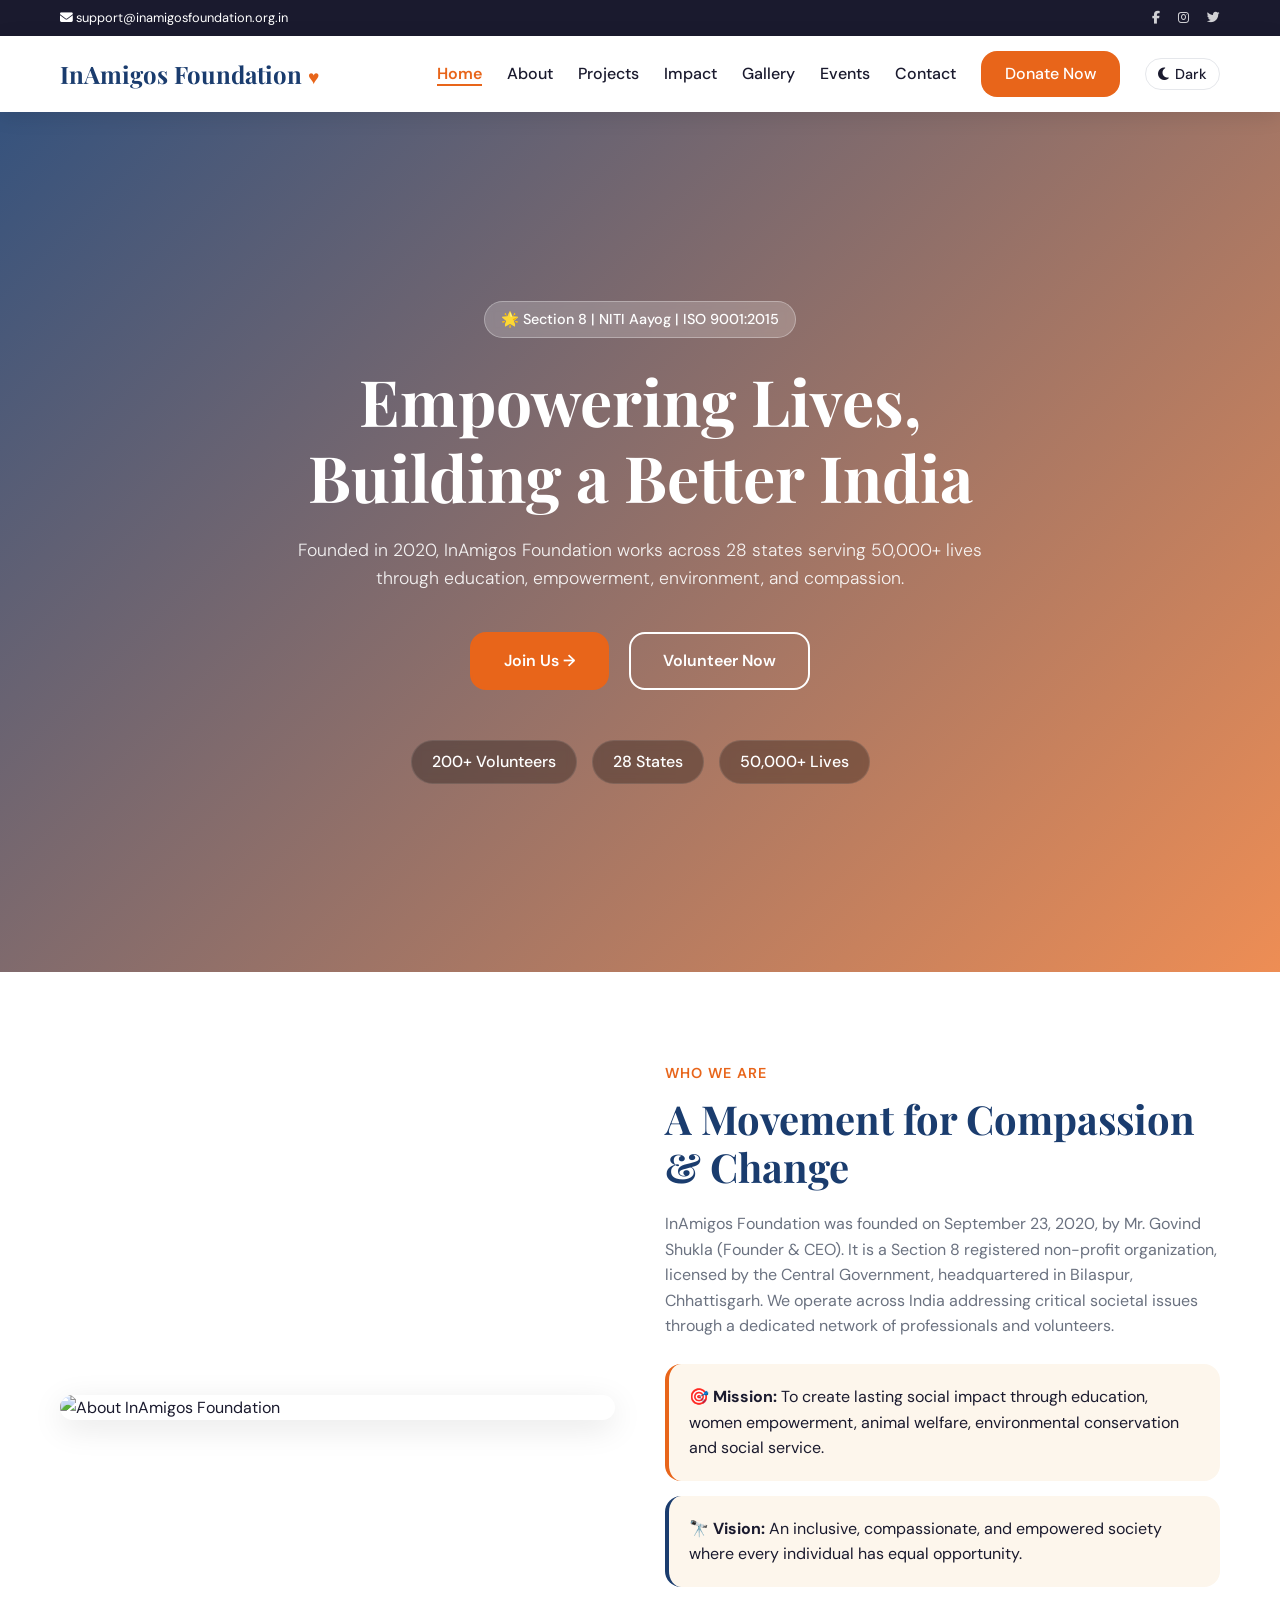
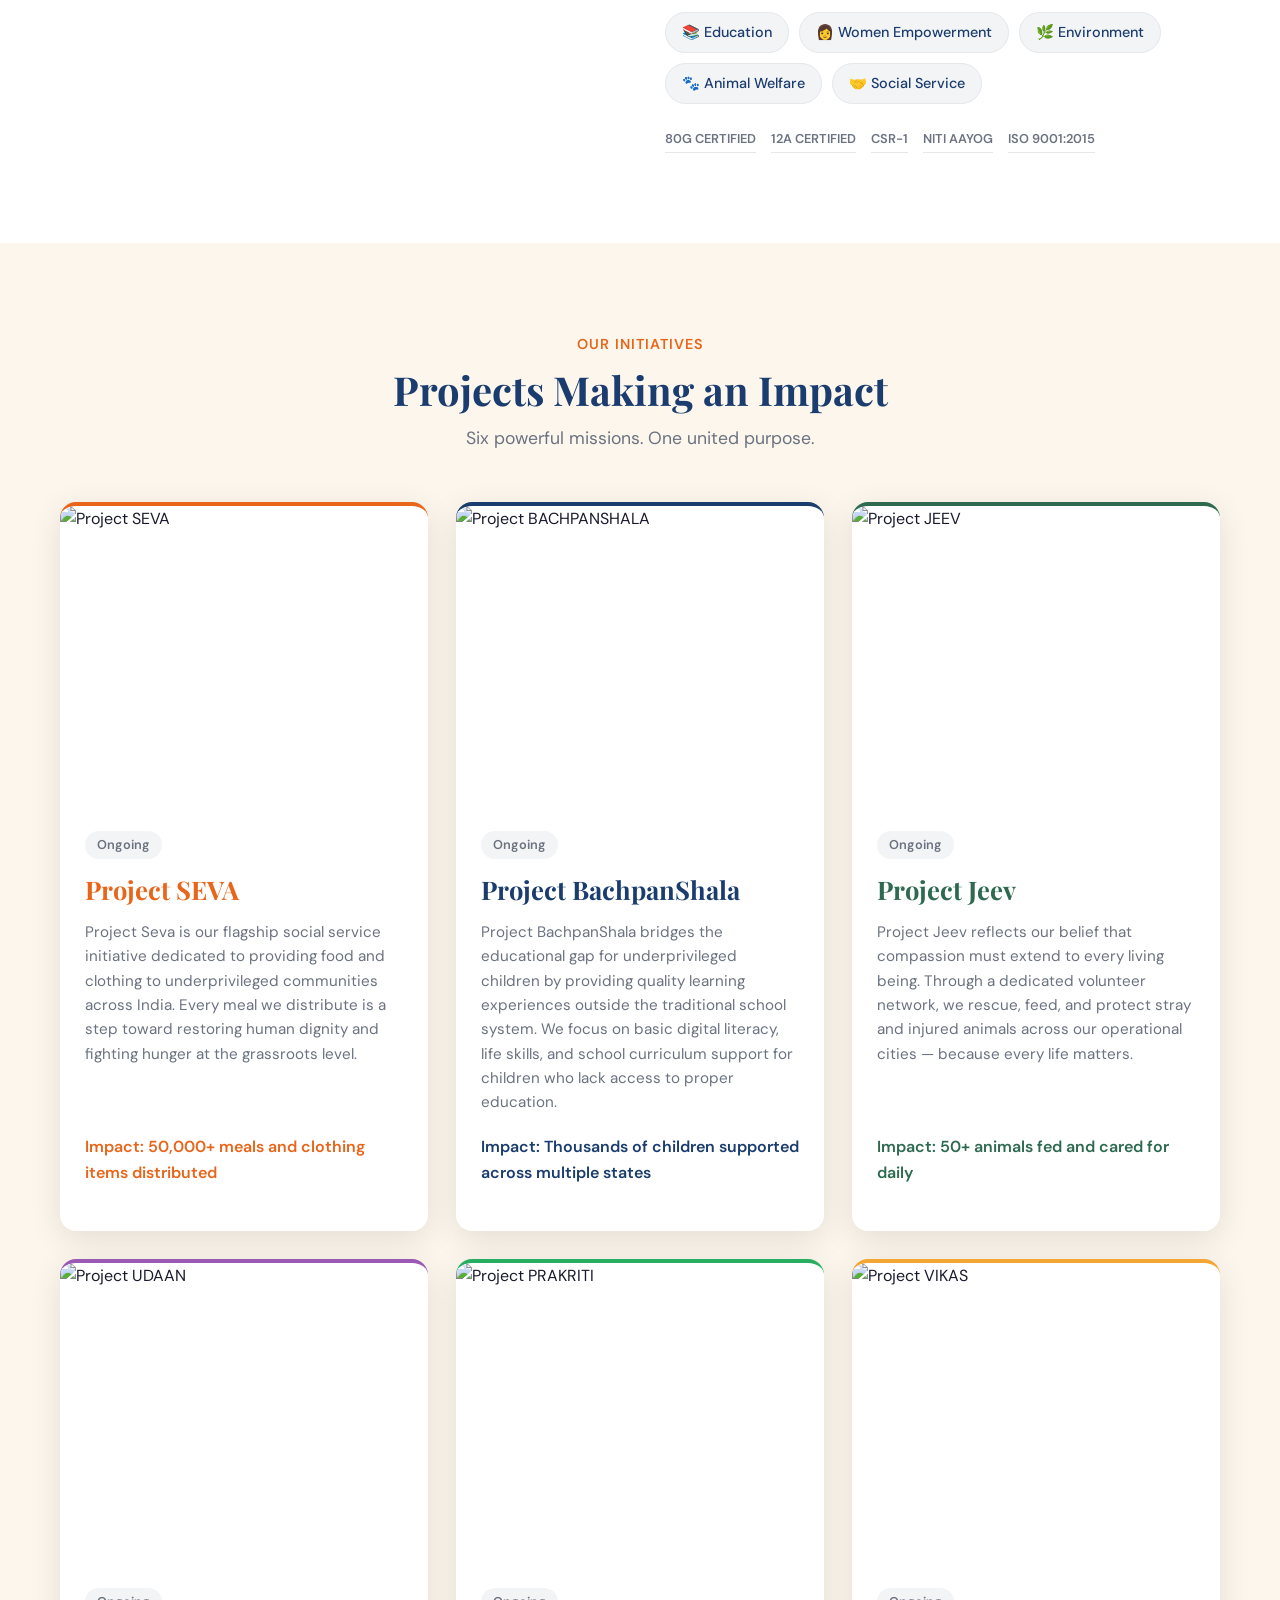
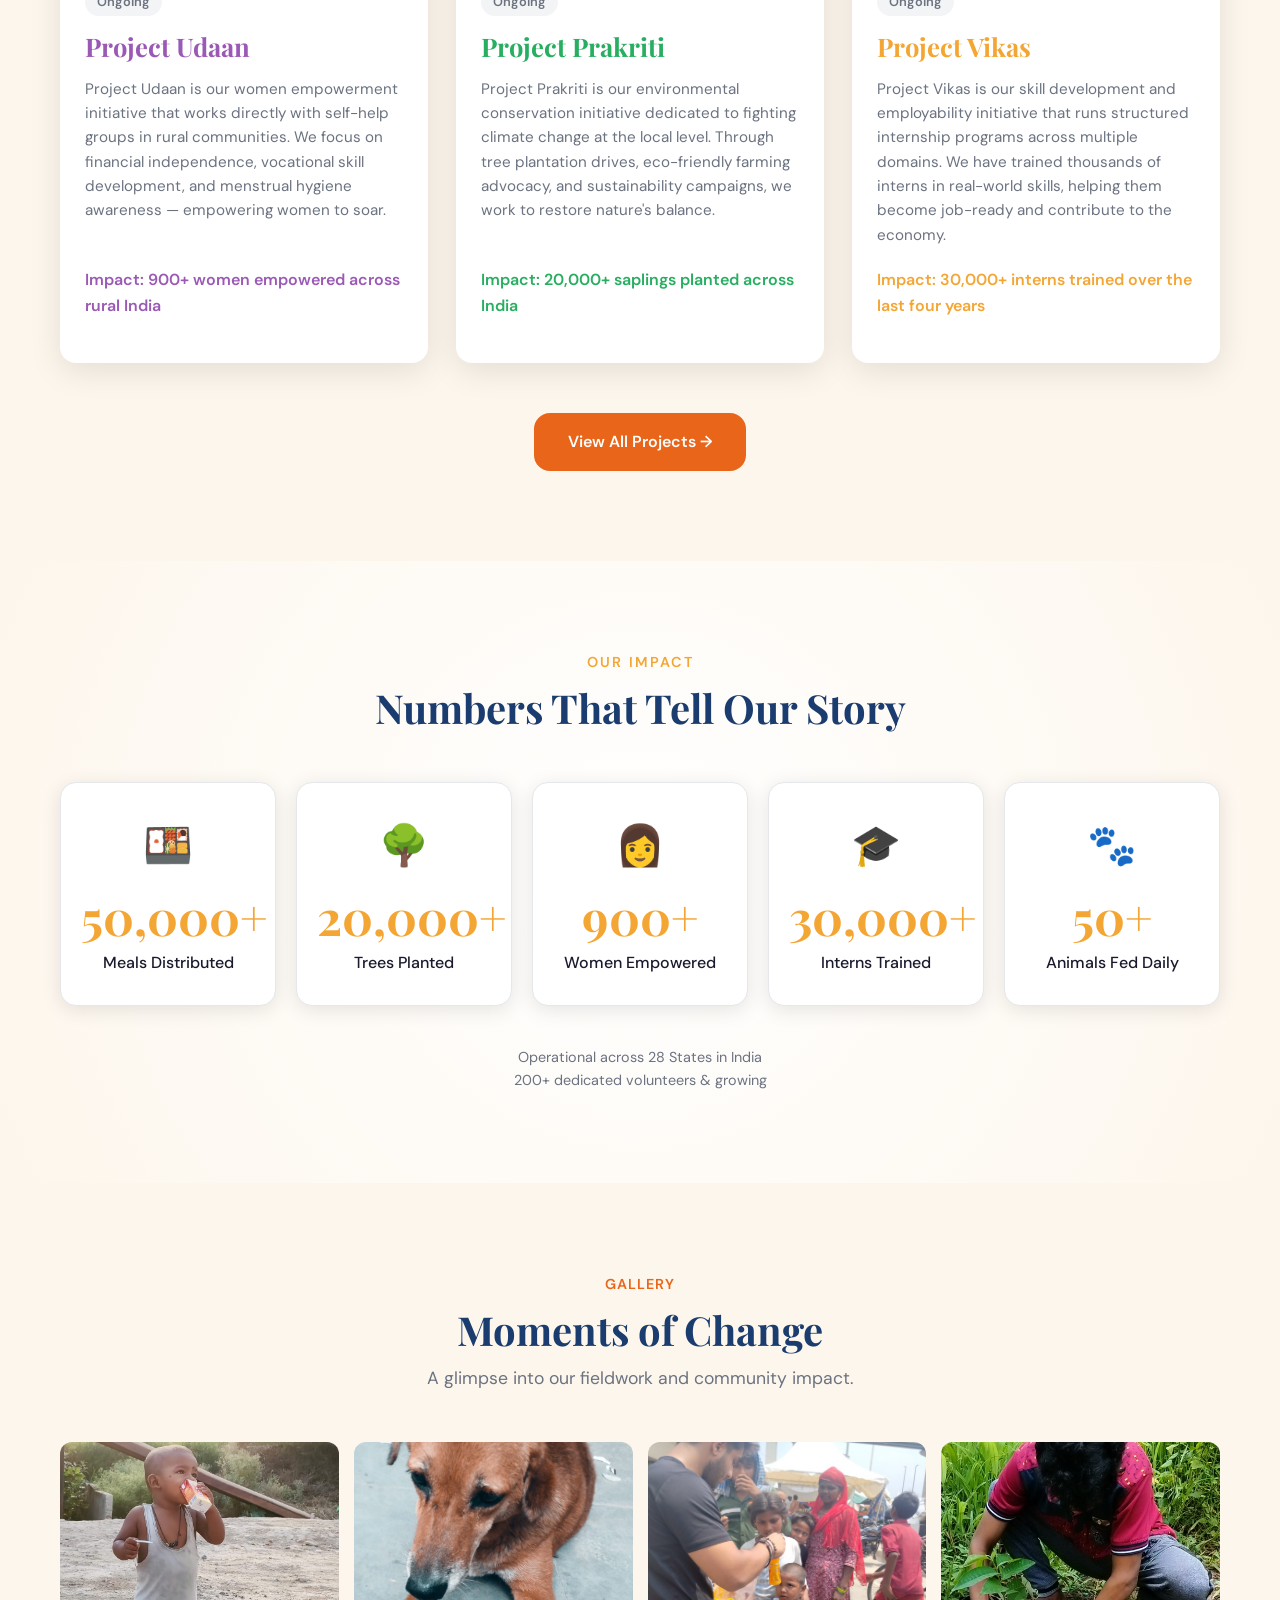
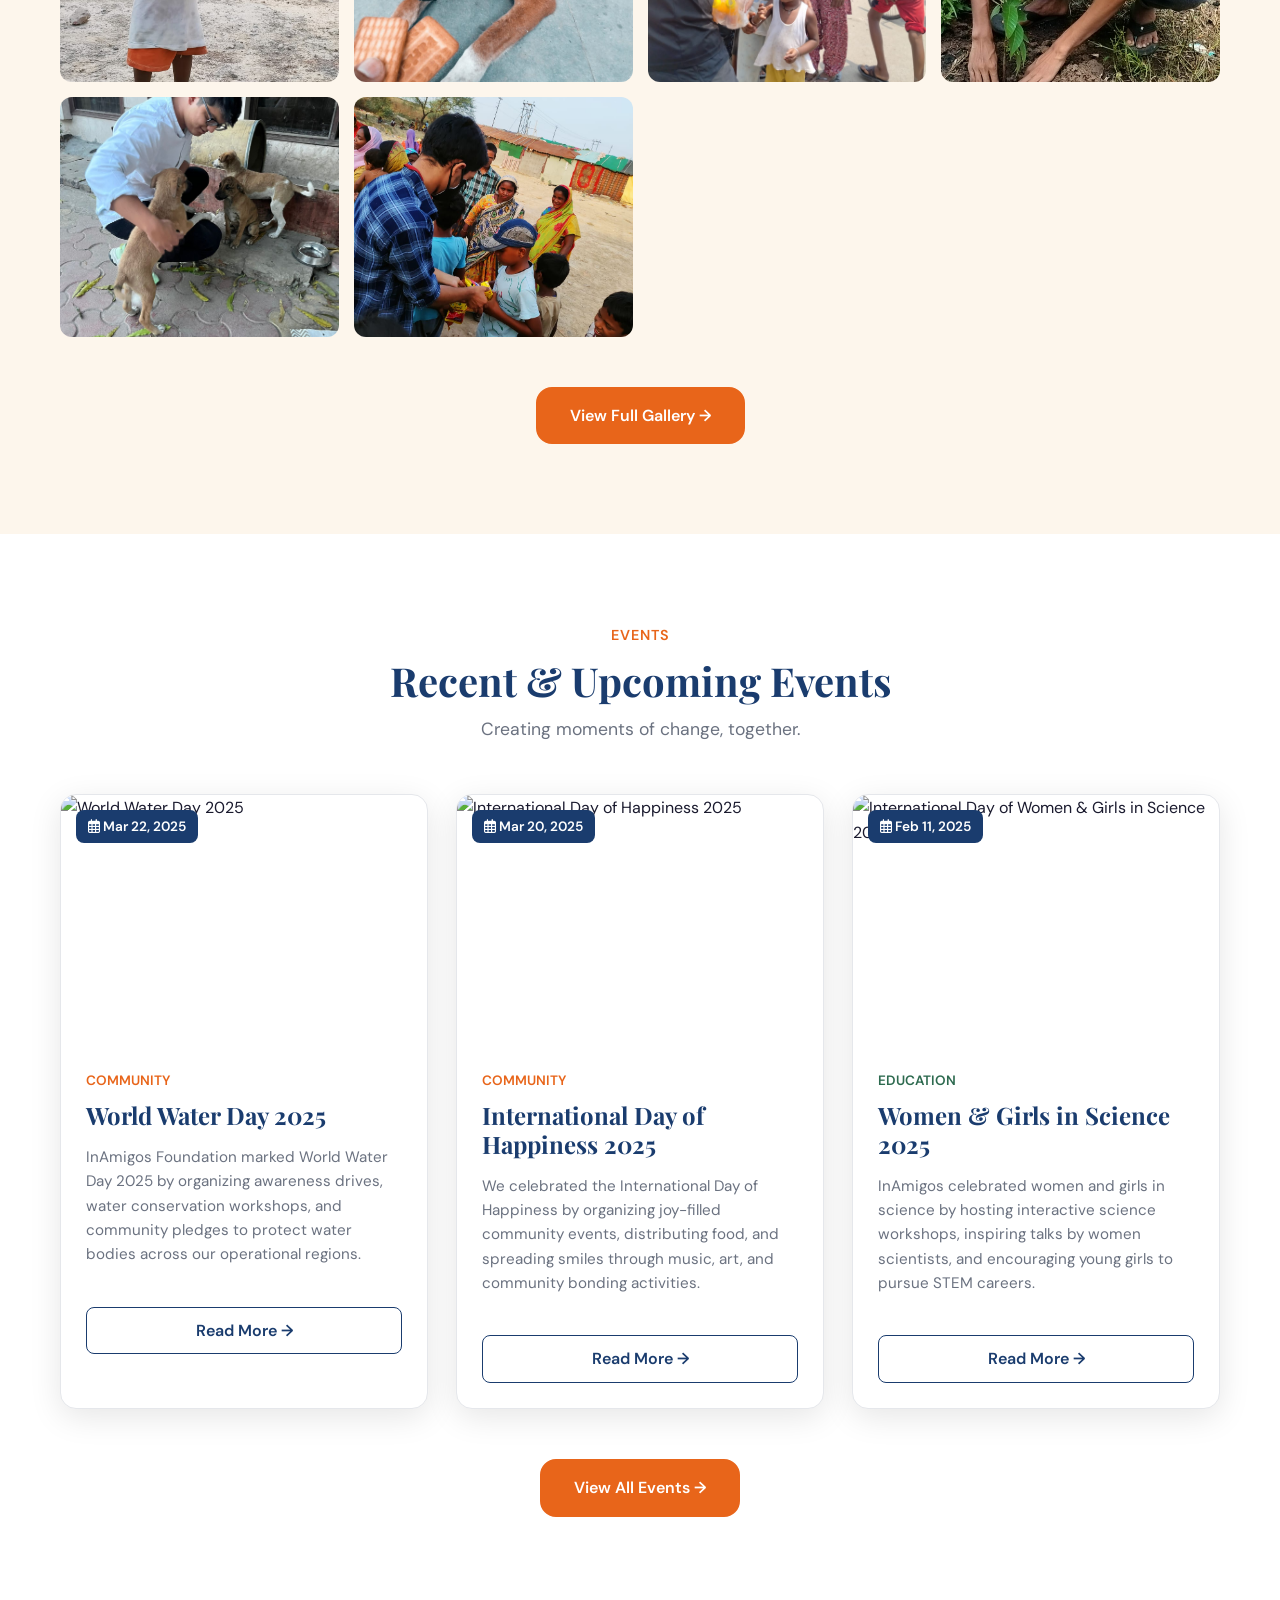
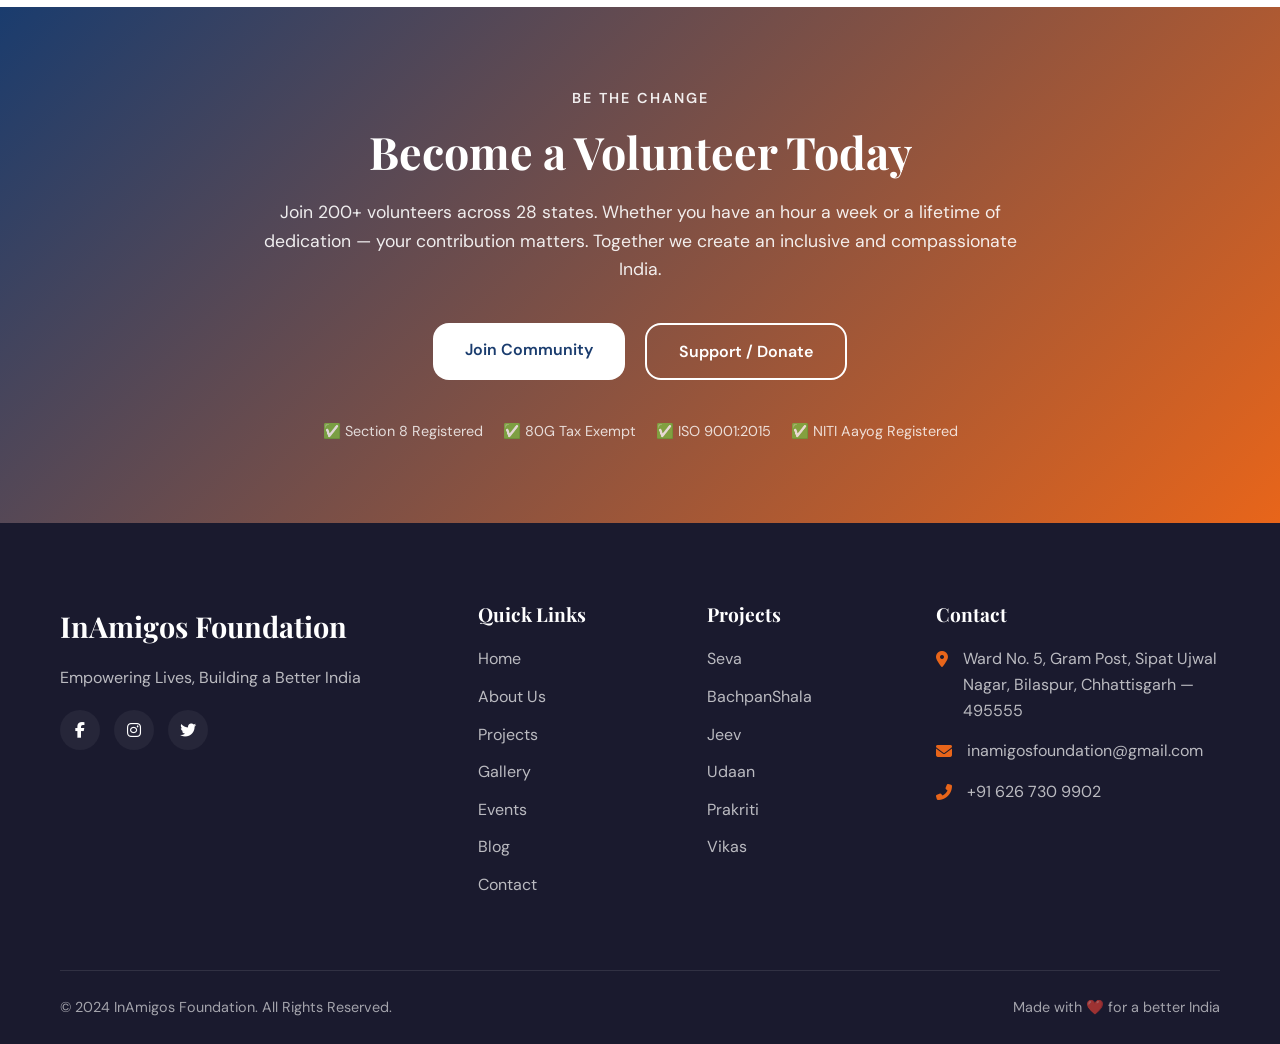
==== index.html @ e7ec9697 "Initial commit: InAmigos Foundation awareness webpage" ====
<!DOCTYPE html>
<html lang="en">
<head>
    <meta charset="UTF-8">
    <meta name="viewport" content="width=device-width, initial-scale=1.0">
    <title>InAmigos Foundation | Empowering Lives</title>
    <meta name="description" content="InAmigos Foundation works across 28 states serving 50,000+ lives through education, empowerment, environment, and compassion.">
    <!-- Google Fonts -->
    <link rel="preconnect" href="https://fonts.googleapis.com">
    <link rel="preconnect" href="https://fonts.gstatic.com" crossorigin>
    <link href="https://fonts.googleapis.com/css2?family=DM+Sans:opsz,wght@9..40,300;9..40,400;9..40,500;9..40,600&family=Playfair+Display:wght@700;900&display=swap" rel="stylesheet">
    <link rel="stylesheet" href="style.css">
    <!-- FontAwesome for icons -->
    <link rel="stylesheet" href="https://cdnjs.cloudflare.com/ajax/libs/font-awesome/6.4.0/css/all.min.css">
</head>
<body>
    <!-- 1. TOP ANNOUNCEMENT BAR -->
    <div class="top-bar">
        <div class="top-bar-container">
            <div class="top-email">
                <i class="fas fa-envelope"></i> support@inamigosfoundation.org.in
            </div>
            <div class="top-socials">
                <a href="#"><i class="fab fa-facebook-f"></i></a>
                <a href="#"><i class="fab fa-instagram"></i></a>
                <a href="#"><i class="fab fa-twitter"></i></a>
            </div>
        </div>
    </div>

    <!-- 2. STICKY NAVIGATION BAR -->
    <header class="navbar">
        <div class="nav-container">
            <a href="index.html" class="logo">
                InAmigos Foundation <span class="heart">♥</span>
            </a>
            
            <input type="checkbox" id="nav-toggle" class="nav-toggle">
            <label for="nav-toggle" class="nav-toggle-label">
                <span></span>
            </label>

            <nav class="nav-menu">
                <ul>
                    <li><a href="#home" class="nav-link">Home</a></li>
                    <li><a href="#about" class="nav-link">About</a></li>
                    <li><a href="#projects" class="nav-link">Projects</a></li>
                    <li><a href="#impact" class="nav-link">Impact</a></li>
                    <li><a href="#gallery" class="nav-link">Gallery</a></li>
                    <li><a href="#events" class="nav-link">Events</a></li>
                    <li><a href="#contact" class="nav-link">Contact</a></li>
                    <li><a href="https://rzp.io/l/kWQ87HP" target="_blank" class="btn-donate">Donate Now</a></li>
                    <li>
                        <button id="theme-toggle" class="theme-toggle">
                            <i class="fas fa-moon"></i> <span class="theme-text">Dark</span>
                        </button>
                    </li>
                </ul>
            </nav>
        </div>
    </header>

    <!-- 3. HERO SECTION -->
    <section id="home" class="hero">
        <div class="hero-content">
            <span class="badge">🌟 Section 8 | NITI Aayog | ISO 9001:2015</span>
            <h1>Empowering Lives,<br>Building a Better India</h1>
            <p class="subtitle">Founded in 2020, InAmigos Foundation works across 28 states serving 50,000+ lives through education, empowerment, environment, and compassion.</p>
            <div class="hero-buttons">
                <a href="https://forms.gle/AB4c1hLaDDmtrKGU7" target="_blank" class="btn-primary">Join Us &rarr;</a>
                <a href="https://forms.gle/AB4c1hLaDDmtrKGU7" target="_blank" class="btn-outline">Volunteer Now</a>
            </div>
            <div class="hero-stats">
                <span class="stat-pill">200+ Volunteers</span>
                <span class="stat-pill">28 States</span>
                <span class="stat-pill">50,000+ Lives</span>
            </div>
        </div>
    </section>

    <!-- 4. ABOUT SECTION -->
    <section id="about" class="about">
        <div class="container about-container">
            <div class="about-image">
                <img src="https://images.unsplash.com/photo-1509099836639-18ba1795216d?w=800" alt="About InAmigos Foundation" loading="lazy">
            </div>
            <div class="about-content">
                <span class="section-label">WHO WE ARE</span>
                <h2>A Movement for Compassion & Change</h2>
                <p>InAmigos Foundation was founded on September 23, 2020, by Mr. Govind Shukla (Founder & CEO). It is a Section 8 registered non-profit organization, licensed by the Central Government, headquartered in Bilaspur, Chhattisgarh. We operate across India addressing critical societal issues through a dedicated network of professionals and volunteers.</p>
                
                <div class="mission-box">
                    <strong>🎯 Mission:</strong> To create lasting social impact through education, women empowerment, animal welfare, environmental conservation and social service.
                </div>
                
                <div class="vision-box">
                    <strong>🔭 Vision:</strong> An inclusive, compassionate, and empowered society where every individual has equal opportunity.
                </div>

                <div class="focus-areas">
                    <span class="focus-pill">📚 Education</span>
                    <span class="focus-pill">👩 Women Empowerment</span>
                    <span class="focus-pill">🌿 Environment</span>
                    <span class="focus-pill">🐾 Animal Welfare</span>
                    <span class="focus-pill">🤝 Social Service</span>
                </div>

                <div class="credentials">
                    <span class="cred-badge">80G Certified</span>
                    <span class="cred-badge">12A Certified</span>
                    <span class="cred-badge">CSR-1</span>
                    <span class="cred-badge">NITI Aayog</span>
                    <span class="cred-badge">ISO 9001:2015</span>
                </div>
            </div>
        </div>
    </section>

    <!-- PROJECTS SECTION PREVIEW -->
    <section id="projects" class="projects">
        <div class="container">
            <div class="section-header">
                <span class="section-label" style="text-align: center; display: block;">OUR INITIATIVES</span>
                <h2>Projects Making an Impact</h2>
                <p>Six powerful missions. One united purpose.</p>
            </div>
            <div class="projects-grid">
                
                <!-- PROJECT 1: SEVA -->
                <div class="project-card" style="--card-color: #E8651A;">
                    <img src="https://images.unsplash.com/photo-1593113598332-cd288d649433?w=800" alt="Project SEVA" loading="lazy">
                    <div class="project-info">
                        <span class="project-badge">Ongoing</span>
                        <h2>Project SEVA</h2>
                        <p class="project-desc">Project Seva is our flagship social service initiative dedicated to providing food and clothing to underprivileged communities across India. Every meal we distribute is a step toward restoring human dignity and fighting hunger at the grassroots level.</p>
                        <p class="project-impact" style="margin-top:auto;">Impact: 50,000+ meals and clothing items distributed</p>
                    </div>
                </div>

                <!-- PROJECT 2: BACHPANSHALA -->
                <div class="project-card" style="--card-color: #1A3C6E;">
                    <img src="https://images.unsplash.com/photo-1497486751825-1233686d5d80?w=800" alt="Project BACHPANSHALA" loading="lazy">
                    <div class="project-info">
                        <span class="project-badge">Ongoing</span>
                        <h2>Project BachpanShala</h2>
                        <p class="project-desc">Project BachpanShala bridges the educational gap for underprivileged children by providing quality learning experiences outside the traditional school system. We focus on basic digital literacy, life skills, and school curriculum support for children who lack access to proper education.</p>
                        <p class="project-impact" style="margin-top:auto;">Impact: Thousands of children supported across multiple states</p>
                    </div>
                </div>

                <!-- PROJECT 3: JEEV -->
                <div class="project-card" style="--card-color: #2D6A4F;">
                    <img src="https://images.unsplash.com/photo-1548199973-03cce0bbc87b?w=800" alt="Project JEEV" loading="lazy">
                    <div class="project-info">
                        <span class="project-badge">Ongoing</span>
                        <h2>Project Jeev</h2>
                        <p class="project-desc">Project Jeev reflects our belief that compassion must extend to every living being. Through a dedicated volunteer network, we rescue, feed, and protect stray and injured animals across our operational cities — because every life matters.</p>
                        <p class="project-impact" style="margin-top:auto;">Impact: 50+ animals fed and cared for daily</p>
                    </div>
                </div>

                <!-- PROJECT 4: UDAAN -->
                <div class="project-card" style="--card-color: #9B59B6;">
                    <img src="https://images.unsplash.com/photo-1573496359142-b8d87734a5a2?w=800" alt="Project UDAAN" loading="lazy">
                    <div class="project-info">
                        <span class="project-badge">Ongoing</span>
                        <h2>Project Udaan</h2>
                        <p class="project-desc">Project Udaan is our women empowerment initiative that works directly with self-help groups in rural communities. We focus on financial independence, vocational skill development, and menstrual hygiene awareness — empowering women to soar.</p>
                        <p class="project-impact" style="margin-top:auto;">Impact: 900+ women empowered across rural India</p>
                    </div>
                </div>

                <!-- PROJECT 5: PRAKRITI -->
                <div class="project-card" style="--card-color: #27AE60;">
                    <img src="https://images.unsplash.com/photo-1542601906990-b4d3fb778b09?w=800" alt="Project PRAKRITI" loading="lazy">
                    <div class="project-info">
                        <span class="project-badge">Ongoing</span>
                        <h2>Project Prakriti</h2>
                        <p class="project-desc">Project Prakriti is our environmental conservation initiative dedicated to fighting climate change at the local level. Through tree plantation drives, eco-friendly farming advocacy, and sustainability campaigns, we work to restore nature's balance.</p>
                        <p class="project-impact" style="margin-top:auto;">Impact: 20,000+ saplings planted across India</p>
                    </div>
                </div>

                <!-- PROJECT 6: VIKAS -->
                <div class="project-card" style="--card-color: #F4A634;">
                    <img src="https://images.unsplash.com/photo-1524178232363-1fb2b075b655?w=800" alt="Project VIKAS" loading="lazy">
                    <div class="project-info">
                        <span class="project-badge">Ongoing</span>
                        <h2>Project Vikas</h2>
                        <p class="project-desc">Project Vikas is our skill development and employability initiative that runs structured internship programs across multiple domains. We have trained thousands of interns in real-world skills, helping them become job-ready and contribute to the economy.</p>
                        <p class="project-impact" style="margin-top:auto;">Impact: 30,000+ interns trained over the last four years</p>
                    </div>
                </div>

            </div>
            
            <div style="text-align: center; margin-top: 50px;">
                <a href="projects.html" class="btn-primary">View All Projects &rarr;</a>
            </div>
        </div>
    </section>

    <!-- 6. SOCIAL IMPACT SECTION -->
    <section id="impact" class="impact">
        <div class="container impact-container">
            <span class="section-label-gold">OUR IMPACT</span>
            <h2>Numbers That Tell Our Story</h2>
            
            <div class="impact-stats">
                <div class="stat-card">
                    <div class="stat-icon">🍱</div>
                    <div class="stat-number">50,000+</div>
                    <div class="stat-label">Meals Distributed</div>
                </div>
                <div class="stat-card">
                    <div class="stat-icon">🌳</div>
                    <div class="stat-number">20,000+</div>
                    <div class="stat-label">Trees Planted</div>
                </div>
                <div class="stat-card">
                    <div class="stat-icon">👩</div>
                    <div class="stat-number">900+</div>
                    <div class="stat-label">Women Empowered</div>
                </div>
                <div class="stat-card">
                    <div class="stat-icon">🎓</div>
                    <div class="stat-number">30,000+</div>
                    <div class="stat-label">Interns Trained</div>
                </div>
                <div class="stat-card">
                    <div class="stat-icon">🐾</div>
                    <div class="stat-number">50+</div>
                    <div class="stat-label">Animals Fed Daily</div>
                </div>
            </div>

            <div class="impact-footer">
                <p>Operational across 28 States in India</p>
                <p>200+ dedicated volunteers & growing</p>
            </div>
        </div>
    </section>

    <!-- GALLERY SECTION PREVIEW -->
    <section id="gallery" class="gallery">
        <div class="container">
            <div class="section-header">
                <span class="section-label" style="text-align: center; display: block; color: var(--accent);">GALLERY</span>
                <h2>Moments of Change</h2>
                <p>A glimpse into our fieldwork and community impact.</p>
            </div>
            
            <div class="gallery-grid">
                <!-- Using 6 local images for the preview -->
                <div class="gallery-grid-item">
                    <img src="images/1690908247.jpeg" alt="InAmigos Foundation - Field Activity" loading="lazy">
                </div>
                <div class="gallery-grid-item">
                    <img src="images/1690908350.jpg" alt="InAmigos Foundation - Field Activity" loading="lazy">
                </div>
                <div class="gallery-grid-item">
                    <img src="images/1690908359.jpg" alt="InAmigos Foundation - Field Activity" loading="lazy">
                </div>
                <div class="gallery-grid-item">
                    <img src="images/1690908369.jpg" alt="InAmigos Foundation - Field Activity" loading="lazy">
                </div>
                <div class="gallery-grid-item">
                    <img src="images/1690908380.jpg" alt="InAmigos Foundation - Field Activity" loading="lazy">
                </div>
                <div class="gallery-grid-item">
                    <img src="images/1690908391.jpg" alt="InAmigos Foundation - Field Activity" loading="lazy">
                </div>
            </div>
            
            <div style="text-align: center; margin-top: 50px;">
                <a href="gallery.html" class="btn-primary">View Full Gallery &rarr;</a>
            </div>
        </div>
    </section>

    <!-- EVENTS SECTION PREVIEW -->
    <section id="events" class="events">
        <div class="container">
            <div class="section-header">
                <span class="section-label" style="text-align: center; display: block; color: var(--accent);">EVENTS</span>
                <h2>Recent & Upcoming Events</h2>
                <p>Creating moments of change, together.</p>
            </div>
            <div class="events-grid">
                
                <!-- EVENT 1 -->
                <div class="event-card">
                    <div class="event-image">
                        <img src="https://images.unsplash.com/photo-1541252260730-0412e8e2108e?w=800" alt="World Water Day 2025" loading="lazy">
                        <div class="date-badge"><i class="far fa-calendar-alt"></i> Mar 22, 2025</div>
                    </div>
                    <div class="event-info">
                        <span class="category-tag">Community</span>
                        <h2>World Water Day 2025</h2>
                        <p>InAmigos Foundation marked World Water Day 2025 by organizing awareness drives, water conservation workshops, and community pledges to protect water bodies across our operational regions.</p>
                        
                        <a href="https://forms.gle/AB4c1hLaDDmtrKGU7" target="_blank" class="read-more" style="margin-top:20px;">Read More &rarr;</a>
                    </div>
                </div>

                <!-- EVENT 2 -->
                <div class="event-card">
                    <div class="event-image">
                        <img src="https://images.unsplash.com/photo-1531844251246-9a1bfaae09fc?w=800" alt="International Day of Happiness 2025" loading="lazy">
                        <div class="date-badge"><i class="far fa-calendar-alt"></i> Mar 20, 2025</div>
                    </div>
                    <div class="event-info">
                        <span class="category-tag">Community</span>
                        <h2>International Day of Happiness 2025</h2>
                        <p>We celebrated the International Day of Happiness by organizing joy-filled community events, distributing food, and spreading smiles through music, art, and community bonding activities.</p>
                        
                        <a href="https://forms.gle/AB4c1hLaDDmtrKGU7" target="_blank" class="read-more" style="margin-top:20px;">Read More &rarr;</a>
                    </div>
                </div>

                <!-- EVENT 3 -->
                <div class="event-card">
                    <div class="event-image">
                        <img src="https://images.unsplash.com/photo-1567168544813-cc03465b4fa8?w=800" alt="International Day of Women & Girls in Science 2025" loading="lazy">
                        <div class="date-badge"><i class="far fa-calendar-alt"></i> Feb 11, 2025</div>
                    </div>
                    <div class="event-info">
                        <span class="category-tag green">Education</span>
                        <h2>Women & Girls in Science 2025</h2>
                        <p>InAmigos celebrated women and girls in science by hosting interactive science workshops, inspiring talks by women scientists, and encouraging young girls to pursue STEM careers.</p>
                        
                        <a href="https://forms.gle/AB4c1hLaDDmtrKGU7" target="_blank" class="read-more" style="margin-top:20px;">Read More &rarr;</a>
                    </div>
                </div>

            </div>
            
            <div style="text-align: center; margin-top: 50px;">
                <a href="events.html" class="btn-primary">View All Events &rarr;</a>
            </div>
        </div>
    </section>

    <!-- 9. CALL TO ACTION SECTION -->
    <section class="cta-section">
        <div class="container cta-container">
            <span class="cta-label">BE THE CHANGE</span>
            <h2>Become a Volunteer Today</h2>
            <p>Join 200+ volunteers across 28 states. Whether you have an hour a week or a lifetime of dedication — your contribution matters. Together we create an inclusive and compassionate India.</p>
            <div class="cta-buttons">
                <a href="https://forms.gle/AB4c1hLaDDmtrKGU7" target="_blank" class="btn-cta-primary">Join Community</a>
                <a href="https://rzp.io/l/kWQ87HP" target="_blank" class="btn-cta-outline">Support / Donate</a>
            </div>
            <div class="trust-icons">
                <span>✅ Section 8 Registered</span>
                <span>✅ 80G Tax Exempt</span>
                <span>✅ ISO 9001:2015</span>
                <span>✅ NITI Aayog Registered</span>
            </div>
        </div>
    </section>

    <!-- 10. FOOTER -->
    <footer id="contact" class="footer">
        <div class="container">
            <div class="footer-grid">
                <!-- Col 1 -->
                <div class="footer-col brand">
                    <a href="index.html" class="footer-logo">InAmigos Foundation</a>
                    <p class="tagline">Empowering Lives, Building a Better India</p>
                    <div class="footer-socials">
                        <a href="#"><i class="fab fa-facebook-f"></i></a>
                        <a href="#"><i class="fab fa-instagram"></i></a>
                        <a href="#"><i class="fab fa-twitter"></i></a>
                    </div>
                </div>
                <!-- Col 2 -->
                <div class="footer-col links">
                    <h3>Quick Links</h3>
                    <ul>
                        <li><a href="index.html#home">Home</a></li>
                        <li><a href="index.html#about">About Us</a></li>
                        <li><a href="projects.html">Projects</a></li>
                        <li><a href="gallery.html">Gallery</a></li>
                        <li><a href="events.html">Events</a></li>
                        <li><a href="#">Blog</a></li>
                        <li><a href="index.html#contact">Contact</a></li>
                    </ul>
                </div>
                <!-- Col 3 -->
                <div class="footer-col links">
                    <h3>Projects</h3>
                    <ul>
                        <li><a href="projects.html">Seva</a></li>
                        <li><a href="projects.html">BachpanShala</a></li>
                        <li><a href="projects.html">Jeev</a></li>
                        <li><a href="projects.html">Udaan</a></li>
                        <li><a href="projects.html">Prakriti</a></li>
                        <li><a href="projects.html">Vikas</a></li>
                    </ul>
                </div>
                <!-- Col 4 -->
                <div class="footer-col contact">
                    <h3>Contact</h3>
                    <ul>
                        <li><i class="fas fa-map-marker-alt"></i> Ward No. 5, Gram Post, Sipat Ujwal Nagar, Bilaspur, Chhattisgarh — 495555</li>
                        <li><i class="fas fa-envelope"></i> <a href="mailto:inamigosfoundation@gmail.com">inamigosfoundation@gmail.com</a></li>
                        <li><i class="fas fa-phone-alt"></i> <a href="tel:+916267309902">+91 626 730 9902</a></li>
                    </ul>
                </div>
            </div>
            
            <div class="footer-bottom">
                <div class="copyright">&copy; 2024 InAmigos Foundation. All Rights Reserved.</div>
                <div class="made-with">Made with ❤️ for a better India</div>
            </div>
        </div>
    </footer>

    <script>
        // Dark mode toggle logic
        const themeToggleBtn = document.getElementById('theme-toggle');
        const themeToggleText = themeToggleBtn.querySelector('.theme-text');
        const body = document.body;

        function enableDarkMode() {
            body.classList.add('dark-mode');
            themeToggleText.textContent = 'Light';
            themeToggleBtn.querySelector('i').classList.replace('fa-moon', 'fa-sun');
            localStorage.setItem('theme', 'dark');
        }

        function disableDarkMode() {
            body.classList.remove('dark-mode');
            themeToggleText.textContent = 'Dark';
            themeToggleBtn.querySelector('i').classList.replace('fa-sun', 'fa-moon');
            localStorage.setItem('theme', 'light');
        }

        // Check saved preference
        const savedTheme = localStorage.getItem('theme');
        if (savedTheme === 'dark') {
            enableDarkMode();
        }

        themeToggleBtn.addEventListener('click', () => {
            if (body.classList.contains('dark-mode')) {
                disableDarkMode();
            } else {
                enableDarkMode();
            }
        });

        // UPGRADE 3: Active Nav Highlight on Scroll
        const sections = document.querySelectorAll('section[id], footer[id]');
        
        const observer = new IntersectionObserver((entries) => {
            entries.forEach(entry => {
                if (entry.isIntersecting) {
                    // Remove active class from all nav links
                    document.querySelectorAll('.nav-link').forEach(link => {
                        link.classList.remove('nav-active');
                    });
                    
                    const id = entry.target.getAttribute('id');
                    
                    // Add active class to matching nav link
                    // Select both href="#id" and href="id.html" (for external pages if necessary)
                    const activeLink = document.querySelector(`.nav-link[href="#${id}"]`);
                    if (activeLink) activeLink.classList.add('nav-active');
                }
            });
        }, {
            threshold: 0.4,
            rootMargin: '-80px 0px -40% 0px'
        });

        sections.forEach(section => observer.observe(section));

    </script>
</body>
</html>
---- style.css ----
/* ==========================================================================
   CSS VARIABLES & RESET
   ========================================================================== */
:root {
    /* Theme Variables - Light Mode Default */
    --bg-primary:     #FDF6EC;
    --bg-secondary:   #FFFFFF;
    --bg-card:        #FFFFFF;
    --text-primary:   #1A1A2E;
    --text-secondary: #6B7280;
    --text-heading:   #1A3C6E;
    --border-color:   #E5E7EB;
    --nav-bg:         #FFFFFF;
    --nav-text:       #1A1A2E;
    --footer-bg:      #1A1A2E;
    --footer-text:    #FFFFFF;
    --shadow:         rgba(0,0,0,0.10);
    --section-alt:    #F3F4F6;

    /* Accent Colors */
    --primary: #1A3C6E;
    --accent: #E8651A;
    --green: #2D6A4F;
    --gold: #F4A634;

    /* Gradients */
    --gradient-hero: linear-gradient(135deg, rgba(26,60,110,0.88) 0%, rgba(232,101,26,0.72) 100%);
    --gradient-cta: linear-gradient(135deg, #1A3C6E 0%, #E8651A 100%);

    /* Typography */
    --font-heading: 'Playfair Display', serif;
    --font-body: 'DM Sans', sans-serif;

    /* Design Rules */
    --radius: 16px;
    --shadow-hover: 0 12px 40px rgba(0,0,0,0.15);
    --transition: 0.3s ease;
    --padding-section: 90px;
}

body.dark-mode {
    --bg-primary:     #0F0F1A;
    --bg-secondary:   #1A1A2E;
    --bg-card:        #1E1E32;
    --text-primary:   #E5E7EB;
    --text-secondary: #9CA3AF;
    --text-heading:   #93C5FD;
    --border-color:   #2D2D4A;
    --nav-bg:         #13132A;
    --nav-text:       #E5E7EB;
    --footer-bg:      #0A0A14;
    --footer-text:    #D1D5DB;
    --shadow:         rgba(0,0,0,0.40);
    --section-alt:    #16162A;
}

* {
    margin: 0;
    padding: 0;
    box-sizing: border-box;
}

html {
    scroll-behavior: smooth;
}

body {
    font-family: var(--font-body);
    color: var(--text-primary);
    background-color: var(--bg-primary);
    line-height: 1.6;
    overflow-x: hidden;
    transition: background-color var(--transition), color var(--transition);
}

img {
    max-width: 100%;
    height: auto;
    display: block;
}

a {
    text-decoration: none;
    color: inherit;
    transition: var(--transition);
}

ul {
    list-style: none;
}

h1, h2, h3, h4, h5, h6 {
    font-family: var(--font-heading);
    color: var(--text-heading);
    line-height: 1.2;
    transition: color var(--transition);
}

.container {
    max-width: 1200px;
    margin: 0 auto;
    padding: 0 20px;
}

/* Section Header */
.section-header {
    text-align: center;
    margin-bottom: 50px;
}

.section-header h2 {
    font-size: 2.5rem;
    margin-bottom: 10px;
}

.section-header p {
    color: var(--text-secondary);
    font-size: 1.1rem;
}

/* ==========================================================================
   1. TOP ANNOUNCEMENT BAR
   ========================================================================== */
.top-bar {
    background-color: var(--footer-bg);
    color: var(--footer-text);
    font-size: 0.8rem;
    padding: 8px 0;
    transition: background-color var(--transition);
}

.top-bar-container {
    max-width: 1200px;
    margin: 0 auto;
    padding: 0 20px;
    display: flex;
    justify-content: space-between;
    align-items: center;
}

.top-socials a {
    color: var(--footer-text);
    margin-left: 15px;
    opacity: 0.8;
}

.top-socials a:hover {
    opacity: 1;
    color: var(--accent);
}

/* ==========================================================================
   2. STICKY NAVIGATION BAR & DARK MODE TOGGLE
   ========================================================================== */
.navbar {
    background-color: var(--nav-bg);
    position: sticky;
    top: 0;
    z-index: 1000;
    box-shadow: 0 4px 20px var(--shadow);
    transition: background-color var(--transition);
}

.nav-container {
    max-width: 1200px;
    margin: 0 auto;
    padding: 15px 20px;
    display: flex;
    justify-content: space-between;
    align-items: center;
}

.logo {
    font-family: var(--font-heading);
    font-size: 1.5rem;
    font-weight: 700;
    color: var(--text-heading);
}

.heart {
    color: var(--accent);
    font-size: 1.2rem;
}

.nav-toggle, .nav-toggle-label {
    display: none;
}

.nav-menu ul {
    display: flex;
    align-items: center;
    gap: 25px;
}

.nav-menu a {
    font-weight: 500;
    color: var(--nav-text);
    position: relative;
    transition: color var(--transition);
}

.nav-menu a.active {
    color: var(--accent);
}

.nav-menu a:not(.btn-donate):not(.theme-toggle)::after {
    content: '';
    position: absolute;
    bottom: -5px;
    left: 0;
    width: 0;
    height: 2px;
    background-color: var(--accent);
    transition: var(--transition);
}

.nav-menu a:not(.btn-donate):not(.theme-toggle):hover::after,
.nav-menu a.active:not(.btn-donate):not(.theme-toggle)::after {
    width: 100%;
}

.nav-menu a:not(.theme-toggle):hover {
    color: var(--accent);
}

.btn-donate {
    background-color: var(--accent);
    color: #FFFFFF !important;
    padding: 10px 24px;
    border-radius: var(--radius);
    font-weight: 600;
    transition: var(--transition);
    display: inline-block;
}

.btn-donate:hover {
    background-color: #d15612;
    transform: translateY(-2px);
    box-shadow: 0 4px 15px rgba(232,101,26,0.3);
}

.theme-toggle {
    background: transparent;
    border: 1px solid var(--border-color);
    color: var(--nav-text);
    padding: 6px 12px;
    border-radius: 20px;
    cursor: pointer;
    font-size: 0.9rem;
    font-family: var(--font-body);
    font-weight: 500;
    display: flex;
    align-items: center;
    gap: 6px;
    transition: all var(--transition);
}
.theme-toggle:hover {
    background-color: var(--section-alt);
}

/* ==========================================================================
   3. HERO SECTION (HOME & SUBPAGES)
   ========================================================================== */
.hero {
    height: calc(100vh - 40px);
    min-height: 600px;
    background-image: var(--gradient-hero), url('https://images.unsplash.com/photo-1488521787991-ed7bbaae773c?w=1600');
    background-size: cover;
    background-position: center;
    display: flex;
    align-items: center;
    justify-content: center;
    text-align: center;
    color: #FFFFFF;
    padding: 0 20px;
}

.page-hero {
    height: 400px;
    min-height: auto;
    background: var(--gradient-hero);
    display: flex;
    align-items: center;
    justify-content: center;
    text-align: center;
    color: #FFFFFF;
    padding: 0 20px;
}

.page-hero h1 {
    font-size: 3rem;
    color: #FFFFFF;
    margin-bottom: 15px;
}
.page-hero .subtitle {
    font-size: 1.1rem;
    opacity: 0.9;
    margin-bottom: 15px;
}
.breadcrumb {
    font-size: 0.9rem;
    opacity: 0.8;
}

.hero-content {
    max-width: 800px;
    display: flex;
    flex-direction: column;
    align-items: center;
}

.badge {
    background-color: rgba(255,255,255,0.2);
    padding: 6px 16px;
    border-radius: 30px;
    font-size: 0.9rem;
    font-weight: 500;
    margin-bottom: 25px;
    backdrop-filter: blur(5px);
    border: 1px solid rgba(255,255,255,0.3);
}

.hero h1 {
    font-size: 4rem;
    color: #FFFFFF;
    margin-bottom: 20px;
}

.hero .subtitle {
    font-size: 1.1rem;
    font-weight: 300;
    margin-bottom: 40px;
    opacity: 0.9;
    max-width: 700px;
}

.hero-buttons {
    display: flex;
    gap: 20px;
    margin-bottom: 50px;
}

.btn-primary, .btn-outline {
    padding: 14px 32px;
    border-radius: var(--radius);
    font-weight: 600;
    font-size: 1rem;
    display: inline-block;
    transition: var(--transition);
}

.btn-primary {
    background-color: var(--accent);
    color: #FFFFFF;
    border: 2px solid var(--accent);
}

.btn-primary:hover {
    transform: translateY(-3px);
    box-shadow: 0 10px 25px rgba(232,101,26,0.4);
}

.btn-outline {
    background-color: transparent;
    color: #FFFFFF;
    border: 2px solid #FFFFFF;
}

.btn-outline:hover {
    transform: translateY(-3px);
    background-color: rgba(255,255,255,0.1);
    box-shadow: 0 10px 25px rgba(0,0,0,0.2);
}

.hero-stats {
    display: flex;
    gap: 15px;
    flex-wrap: wrap;
    justify-content: center;
}

.stat-pill {
    background-color: rgba(0,0,0,0.3);
    padding: 8px 20px;
    border-radius: 30px;
    font-weight: 500;
    backdrop-filter: blur(5px);
    border: 1px solid rgba(255,255,255,0.1);
}

/* ==========================================================================
   4. ABOUT SECTION
   ========================================================================== */
.about {
    padding: var(--padding-section) 0;
    background-color: var(--bg-secondary);
    transition: background-color var(--transition);
}

.about-container {
    display: flex;
    align-items: center;
    gap: 50px;
}

.about-image {
    flex: 1;
}

.about-image img {
    border-radius: var(--radius);
    box-shadow: 0 8px 32px var(--shadow);
    object-fit: cover;
    width: 100%;
    height: 100%;
    max-height: 600px;
}

.about-content {
    flex: 1;
}

.section-label {
    color: var(--accent);
    font-weight: 600;
    font-size: 0.9rem;
    letter-spacing: 1px;
    margin-bottom: 10px;
    display: block;
}

.about-content h2 {
    font-size: 2.5rem;
    margin-bottom: 20px;
}

.about-content p {
    color: var(--text-secondary);
    margin-bottom: 25px;
}

.mission-box, .vision-box {
    background-color: var(--bg-primary);
    padding: 20px;
    border-radius: var(--radius);
    margin-bottom: 15px;
    border-left: 4px solid var(--accent);
    transition: background-color var(--transition);
}

.vision-box {
    border-left-color: var(--primary);
}

.focus-areas {
    display: flex;
    flex-wrap: wrap;
    gap: 10px;
    margin: 25px 0;
}

.focus-pill {
    background-color: var(--section-alt);
    color: var(--text-heading);
    padding: 8px 16px;
    border-radius: 30px;
    font-weight: 500;
    font-size: 0.9rem;
    border: 1px solid var(--border-color);
}

.credentials {
    display: flex;
    flex-wrap: wrap;
    gap: 15px;
}

.cred-badge {
    font-size: 0.8rem;
    color: var(--text-secondary);
    font-weight: 600;
    text-transform: uppercase;
    border-bottom: 1px solid var(--border-color);
    padding-bottom: 2px;
}

/* ==========================================================================
   5. PROJECTS DETAIL SECTION (projects.html)
   ========================================================================== */
.projects {
    padding: var(--padding-section) 0;
    background-color: var(--bg-primary);
}

.projects-grid {
    display: grid;
    grid-template-columns: repeat(3, 1fr);
    gap: 28px;
}

.project-card {
    background-color: var(--bg-card);
    border-radius: var(--radius);
    box-shadow: 0 8px 32px var(--shadow);
    overflow: hidden;
    transition: var(--transition);
    border-top: 4px solid var(--card-color);
    display: flex;
    flex-direction: column;
}

.project-card:hover {
    transform: translateY(-10px);
    box-shadow: var(--shadow-hover);
}

.project-card img {
    height: 300px;
    width: 100%;
    object-fit: cover;
}

.project-info {
    padding: 25px;
    flex: 1;
    display: flex;
    flex-direction: column;
}

.project-badge {
    display: inline-block;
    padding: 4px 12px;
    background-color: var(--section-alt);
    color: var(--text-secondary);
    font-size: 0.8rem;
    font-weight: 600;
    border-radius: 20px;
    margin-bottom: 15px;
    align-self: flex-start;
}

.project-info h2 {
    font-size: 1.6rem;
    margin-bottom: 15px;
    color: var(--card-color);
}

.project-desc {
    color: var(--text-secondary);
    font-size: 0.95rem;
    margin-bottom: 20px;
}

.project-activities {
    padding-left: 20px;
    margin-bottom: 20px;
    color: var(--text-secondary);
    font-size: 0.9rem;
}
.project-activities li {
    margin-bottom: 6px;
    list-style-type: disc;
}

.project-impact {
    font-weight: 600;
    color: var(--card-color);
    margin-bottom: 20px;
}

.sdg-tags {
    display: flex;
    gap: 8px;
    flex-wrap: wrap;
    margin-bottom: 20px;
    margin-top: auto;
}

.sdg-tag {
    font-size: 0.75rem;
    font-weight: 600;
    background-color: var(--bg-primary);
    border: 1px solid var(--border-color);
    padding: 4px 10px;
    border-radius: 4px;
    color: var(--text-secondary);
}

.support-btn {
    display: block;
    text-align: center;
    background-color: var(--card-color);
    color: #FFFFFF !important;
    padding: 12px;
    border-radius: 8px;
    font-weight: 600;
    margin-top: auto;
    transition: opacity var(--transition);
}
.support-btn:hover {
    opacity: 0.9;
}

/* ==========================================================================
   6. SOCIAL IMPACT SECTION
   ========================================================================== */
.impact {
    background: radial-gradient(circle at center, var(--bg-card) 0%, var(--bg-primary) 100%);
    padding: var(--padding-section) 0;
    text-align: center;
}

.section-label-gold {
    color: var(--gold);
    font-weight: 600;
    font-size: 0.9rem;
    letter-spacing: 2px;
    margin-bottom: 10px;
    display: block;
}

.impact h2 {
    color: var(--text-heading);
    font-size: 2.5rem;
    margin-bottom: 50px;
}

.impact-stats {
    display: flex;
    justify-content: center;
    gap: 20px;
    flex-wrap: wrap;
    margin-bottom: 40px;
}

.stat-card {
    background-color: var(--bg-card);
    border: 1px solid var(--border-color);
    border-radius: var(--radius);
    padding: 30px 20px;
    flex: 1;
    min-width: 180px;
    transition: var(--transition);
    box-shadow: 0 4px 20px var(--shadow);
}

.stat-card:hover {
    box-shadow: 0 10px 30px rgba(244,166,52,0.2);
    transform: translateY(-5px);
}

.stat-icon {
    font-size: 2.5rem;
    margin-bottom: 15px;
}

.stat-number {
    font-size: 3rem;
    font-family: var(--font-heading);
    font-weight: 700;
    color: var(--gold);
    line-height: 1;
    margin-bottom: 10px;
}

.stat-label {
    color: var(--text-primary);
    font-size: 1rem;
    font-weight: 500;
}

.impact-footer {
    color: var(--text-secondary);
    font-size: 0.9rem;
}

/* ==========================================================================
   7. EVENTS SECTION (events.html)
   ========================================================================== */
.events {
    padding: var(--padding-section) 0;
    background-color: var(--bg-secondary);
}

.events-grid {
    display: grid;
    grid-template-columns: repeat(3, 1fr);
    gap: 28px;
}

.event-card {
    background-color: var(--bg-card);
    border-radius: var(--radius);
    overflow: hidden;
    box-shadow: 0 8px 32px var(--shadow);
    transition: var(--transition);
    border: 1px solid var(--border-color);
    display: flex;
    flex-direction: column;
}

.event-card:hover {
    transform: translateY(-8px);
    box-shadow: var(--shadow-hover);
}

.event-image {
    position: relative;
    height: 250px;
}

.event-image img {
    width: 100%;
    height: 100%;
    object-fit: cover;
}

.date-badge {
    position: absolute;
    top: 15px;
    left: 15px;
    background-color: var(--primary);
    color: #FFFFFF;
    padding: 6px 12px;
    border-radius: 8px;
    font-weight: 600;
    font-size: 0.85rem;
}

.event-info {
    padding: 25px;
    flex: 1;
    display: flex;
    flex-direction: column;
}

.category-tag {
    color: var(--accent);
    font-weight: 600;
    font-size: 0.85rem;
    text-transform: uppercase;
    margin-bottom: 10px;
    display: inline-block;
}
.category-tag.green {
    color: var(--green);
}

.event-info h2 {
    font-size: 1.5rem;
    margin-bottom: 15px;
}

.event-info p {
    color: var(--text-secondary);
    font-size: 0.95rem;
    margin-bottom: 20px;
}

.event-highlights {
    padding-left: 20px;
    margin-bottom: 20px;
    color: var(--text-secondary);
    font-size: 0.9rem;
}
.event-highlights li {
    margin-bottom: 6px;
    list-style-type: disc;
}

.read-more {
    color: var(--primary);
    font-weight: 600;
    display: inline-block;
    margin-top: auto;
    border: 1px solid var(--primary);
    text-align: center;
    padding: 10px;
    border-radius: 8px;
    transition: var(--transition);
}

.read-more:hover {
    background-color: var(--primary);
    color: #FFFFFF;
}

/* ==========================================================================
   8. GALLERY SECTION (gallery.html)
   ========================================================================== */
.gallery {
    padding: var(--padding-section) 0;
    background-color: var(--bg-primary);
    text-align: center;
}

.gallery-controls {
    display: flex;
    justify-content: center;
    gap: 15px;
    margin-bottom: 40px;
}
.gallery-controls button {
    padding: 10px 20px;
    background-color: var(--bg-card);
    border: 1px solid var(--border-color);
    color: var(--text-primary);
    border-radius: 8px;
    cursor: pointer;
    font-weight: 600;
    transition: var(--transition);
}
.gallery-controls button.active {
    background-color: var(--primary);
    color: #FFFFFF;
    border-color: var(--primary);
}

/* Spin View */
.spin-container {
    perspective: 1200px;
    width: 100%;
    height: 400px;
    display: flex;
    align-items: center;
    justify-content: center;
    margin-bottom: 20px;
    overflow: hidden;
    position: relative;
}
.spin-wheel {
    width: 280px;
    height: 200px;
    transform-style: preserve-3d;
    transition: transform 1s ease;
    /* animation added via JS or CSS class */
}
.spin-item {
    position: absolute;
    width: 280px;
    height: 200px;
    border-radius: var(--radius);
    overflow: hidden;
    box-shadow: 0 20px 60px rgba(0,0,0,0.4);
    /* Transform applied inline via JS */
}
.spin-item img {
    width: 100%;
    height: 100%;
    object-fit: cover;
}

.spin-actions {
    display: flex;
    justify-content: center;
    gap: 20px;
    margin-bottom: 20px;
}
.spin-actions button {
    background-color: var(--section-alt);
    border: none;
    padding: 8px 16px;
    border-radius: 8px;
    cursor: pointer;
    font-weight: 600;
    color: var(--text-primary);
}
.spin-actions button:hover {
    background-color: var(--border-color);
}

.spin-caption {
    font-size: 1.2rem;
    font-weight: 600;
    color: var(--text-primary);
    min-height: 30px;
}

/* Grid View */
.grid-container {
    display: none;
}
.grid-container.active {
    display: block;
}
.gallery-grid {
    display: grid;
    grid-template-columns: repeat(4, 1fr);
    gap: 15px;
}
.gallery-grid-item {
    position: relative;
    border-radius: 12px;
    overflow: hidden;
    cursor: pointer;
    height: 240px;
}
.gallery-grid-item img {
    width: 100%;
    height: 100%;
    object-fit: cover;
    transition: transform 0.5s ease;
}
.gallery-overlay {
    position: absolute;
    top: 0;
    left: 0;
    width: 100%;
    height: 100%;
    background-color: rgba(26,60,110,0.7);
    display: flex;
    align-items: center;
    justify-content: center;
    opacity: 0;
    transition: var(--transition);
}
.gallery-overlay span {
    color: #FFFFFF;
    font-size: 1.1rem;
    font-weight: 500;
    transform: translateY(20px);
    transition: var(--transition);
    text-align: center;
    padding: 0 10px;
}
.gallery-grid-item:hover img {
    transform: scale(1.08);
}
.gallery-grid-item:hover .gallery-overlay {
    opacity: 1;
}
.gallery-grid-item:hover .gallery-overlay span {
    transform: translateY(0);
}

/* Lightbox */
.lightbox {
    position: fixed;
    top: 0;
    left: 0;
    width: 100%;
    height: 100%;
    background-color: rgba(0,0,0,0.9);
    z-index: 2000;
    display: flex;
    align-items: center;
    justify-content: center;
    opacity: 0;
    pointer-events: none;
    transition: opacity 0.3s ease;
}
.lightbox.active {
    opacity: 1;
    pointer-events: all;
}
.lightbox-content {
    position: relative;
    max-width: 90%;
    max-height: 90%;
    text-align: center;
}
.lightbox-img {
    max-width: 100%;
    max-height: 80vh;
    border-radius: 8px;
    box-shadow: 0 10px 40px rgba(0,0,0,0.5);
}
.lightbox-caption {
    color: #FFFFFF;
    margin-top: 15px;
    font-size: 1.2rem;
}
.lightbox-close {
    position: absolute;
    top: 20px;
    right: 30px;
    color: #FFFFFF;
    font-size: 2rem;
    cursor: pointer;
    z-index: 2001;
}
.lightbox-prev, .lightbox-next {
    position: absolute;
    top: 50%;
    transform: translateY(-50%);
    color: #FFFFFF;
    font-size: 2rem;
    cursor: pointer;
    z-index: 2001;
    background: rgba(255,255,255,0.1);
    width: 50px;
    height: 50px;
    display: flex;
    align-items: center;
    justify-content: center;
    border-radius: 50%;
    transition: var(--transition);
}
.lightbox-prev:hover, .lightbox-next:hover {
    background: rgba(255,255,255,0.3);
}
.lightbox-prev { left: 20px; }
.lightbox-next { right: 20px; }

/* ==========================================================================
   9. CALL TO ACTION SECTION
   ========================================================================== */
.cta-section {
    background: var(--gradient-cta);
    padding: 80px 0;
    text-align: center;
    color: #FFFFFF;
}

.cta-container {
    max-width: 800px;
}

.cta-label {
    color: #FFFFFF;
    font-weight: 600;
    font-size: 0.9rem;
    letter-spacing: 2px;
    margin-bottom: 15px;
    display: block;
    opacity: 0.9;
}

.cta-section h2 {
    color: #FFFFFF;
    font-size: 2.8rem;
    margin-bottom: 20px;
}

.cta-section p {
    font-size: 1.1rem;
    margin-bottom: 40px;
    opacity: 0.9;
}

.cta-buttons {
    display: flex;
    gap: 20px;
    justify-content: center;
    margin-bottom: 40px;
}

.btn-cta-primary, .btn-cta-outline {
    padding: 14px 32px;
    border-radius: var(--radius);
    font-weight: 600;
    font-size: 1rem;
    transition: var(--transition);
}

.btn-cta-primary {
    background-color: #FFFFFF;
    color: var(--primary);
}

.btn-cta-primary:hover {
    transform: translateY(-3px);
    box-shadow: 0 10px 25px rgba(0,0,0,0.2);
}

.btn-cta-outline {
    background-color: transparent;
    border: 2px solid #FFFFFF;
    color: #FFFFFF;
}

.btn-cta-outline:hover {
    background-color: rgba(255,255,255,0.1);
    transform: translateY(-3px);
}

.trust-icons {
    display: flex;
    justify-content: center;
    gap: 20px;
    flex-wrap: wrap;
    font-size: 0.9rem;
    opacity: 0.8;
}

/* ==========================================================================
   10. FOOTER
   ========================================================================== */
.footer {
    background-color: var(--footer-bg);
    color: var(--footer-text);
    padding-top: 80px;
    transition: background-color var(--transition);
}

.footer-grid {
    display: grid;
    grid-template-columns: 2fr 1fr 1fr 1.5fr;
    gap: 40px;
    margin-bottom: 60px;
}

.footer-logo {
    font-family: var(--font-heading);
    font-size: 1.8rem;
    font-weight: 700;
    color: var(--footer-text);
    margin-bottom: 15px;
    display: inline-block;
}

.tagline {
    color: rgba(255,255,255,0.7);
    margin-bottom: 20px;
}

.footer-socials a {
    display: inline-flex;
    align-items: center;
    justify-content: center;
    width: 40px;
    height: 40px;
    background-color: rgba(255,255,255,0.05);
    border-radius: 50%;
    margin-right: 10px;
    color: var(--footer-text);
    transition: var(--transition);
}

.footer-socials a:hover {
    background-color: var(--accent);
    transform: translateY(-3px);
}

.footer-col h3 {
    color: var(--footer-text);
    font-size: 1.2rem;
    margin-bottom: 20px;
}

.footer-col ul li {
    margin-bottom: 12px;
}

.footer-col ul li a {
    color: rgba(255,255,255,0.7);
}

.footer-col ul li a:hover {
    color: var(--accent);
    padding-left: 5px;
}

.contact ul li {
    display: flex;
    gap: 15px;
    color: rgba(255,255,255,0.7);
    margin-bottom: 15px;
}

.contact ul li i {
    color: var(--accent);
    margin-top: 5px;
}

.footer-bottom {
    border-top: 1px solid rgba(255,255,255,0.1);
    padding: 25px 0;
    display: flex;
    justify-content: space-between;
    color: rgba(255,255,255,0.6);
    font-size: 0.9rem;
}

/* ==========================================================================
   RESPONSIVE DESIGN (Max 1024px)
   ========================================================================== */
@media (max-width: 1024px) {
    .projects-grid, .events-grid {
        grid-template-columns: repeat(2, 1fr);
    }
    .gallery-grid {
        grid-template-columns: repeat(2, 1fr);
    }
}

/* ==========================================================================
   RESPONSIVE DESIGN (Max 768px)
   ========================================================================== */
@media (max-width: 768px) {
    :root {
        --padding-section: 60px;
    }

    /* Top Bar */
    .top-bar-container {
        flex-direction: column;
        gap: 10px;
    }

    /* Navbar Hamburger */
    .nav-toggle-label {
        display: block;
        cursor: pointer;
        padding: 10px;
    }

    .nav-toggle-label span,
    .nav-toggle-label span::before,
    .nav-toggle-label span::after {
        display: block;
        background: var(--nav-text);
        height: 2px;
        width: 25px;
        position: relative;
        transition: var(--transition);
    }

    .nav-toggle-label span::before,
    .nav-toggle-label span::after {
        content: '';
        position: absolute;
    }

    .nav-toggle-label span::before { bottom: 8px; }
    .nav-toggle-label span::after { top: 8px; }

    .nav-menu {
        position: absolute;
        top: 100%;
        left: 0;
        width: 100%;
        background-color: var(--nav-bg);
        transform: scaleY(0);
        transform-origin: top;
        transition: transform 0.3s ease;
        box-shadow: 0 10px 20px var(--shadow);
    }

    .nav-menu ul {
        flex-direction: column;
        align-items: center;
        padding: 20px 0;
        gap: 20px;
    }

    .nav-toggle:checked ~ .nav-menu {
        transform: scaleY(1);
    }

    .nav-toggle:checked ~ .nav-toggle-label span {
        background: transparent;
    }

    .nav-toggle:checked ~ .nav-toggle-label span::before {
        transform: rotate(45deg);
        bottom: 0;
    }

    .nav-toggle:checked ~ .nav-toggle-label span::after {
        transform: rotate(-45deg);
        top: 0;
    }

    /* Hero Section */
    .hero h1 {
        font-size: 2.5rem;
    }
    .page-hero h1 {
        font-size: 2rem;
    }

    .hero-buttons {
        flex-direction: column;
        width: 100%;
        gap: 15px;
    }

    .btn-primary, .btn-outline {
        width: 100%;
    }

    /* About Section */
    .about-container {
        flex-direction: column;
    }

    .about-content h2 {
        font-size: 2rem;
    }

    /* Grids */
    .projects-grid, .events-grid, .gallery-grid {
        grid-template-columns: 1fr;
    }

    /* Impact Stats */
    .impact-stats {
        flex-direction: column;
        align-items: center;
    }
    
    .stat-card {
        width: 100%;
        max-width: 300px;
    }

    /* Spin Gallery */
    .spin-wheel {
        width: 200px;
        height: 140px;
    }
    .spin-item {
        width: 200px;
        height: 140px;
    }
    .spin-container {
        height: 300px;
    }

    /* CTA Section */
    .cta-section h2 {
        font-size: 2rem;
    }

    .cta-buttons {
        flex-direction: column;
    }

    .trust-icons {
        flex-direction: column;
        gap: 10px;
    }

    /* Footer */
    .footer-grid {
        grid-template-columns: 1fr;
        gap: 30px;
    }

    .footer-bottom {
        flex-direction: column;
        align-items: center;
        gap: 15px;
        text-align: center;
    }
}

/* ==========================================================================
   UPGRADE 3: SCROLL SPY ACTIVE NAV LINK
   ========================================================================== */
.nav-link.nav-active {
    color: var(--accent) !important;
    border-bottom: 2px solid var(--accent);
    font-weight: 600;
    transition: all 0.3s ease;
}

/* Override existing active class if any conflicts */
.nav-menu a.nav-link.nav-active::after {
    display: none;
}

/* ==========================================================================
   UPGRADE 4: GALLERY SPIN PAUSE VISUAL FEEDBACK
   ========================================================================== */
.spin-container.paused-ring {
    box-shadow: 0 0 0 4px rgba(232,101,26,0.3);
    border-radius: 12px;
}

.paused-label {
    text-align: center;
    color: var(--text-secondary);
    font-size: 0.9rem;
    margin-top: 10px;
    display: none;
}

.paused-label.show {
    display: block;
}

/* Make sure spin wheel runs continuously in CSS if handled by CSS */
@keyframes spinCarousel {
    from { transform: rotateY(0deg); }
    to   { transform: rotateY(360deg); }
}

/* We will apply this to spin-wheel in JS if needed, 
   but currently it's updated via JS setInterval. 
   The prompt suggested CSS animation, so I will switch gallery.html to use CSS animation for continuous spin. */
.spin-wheel.css-spin {
    animation: spinCarousel 18s linear infinite;
    animation-play-state: running;
}
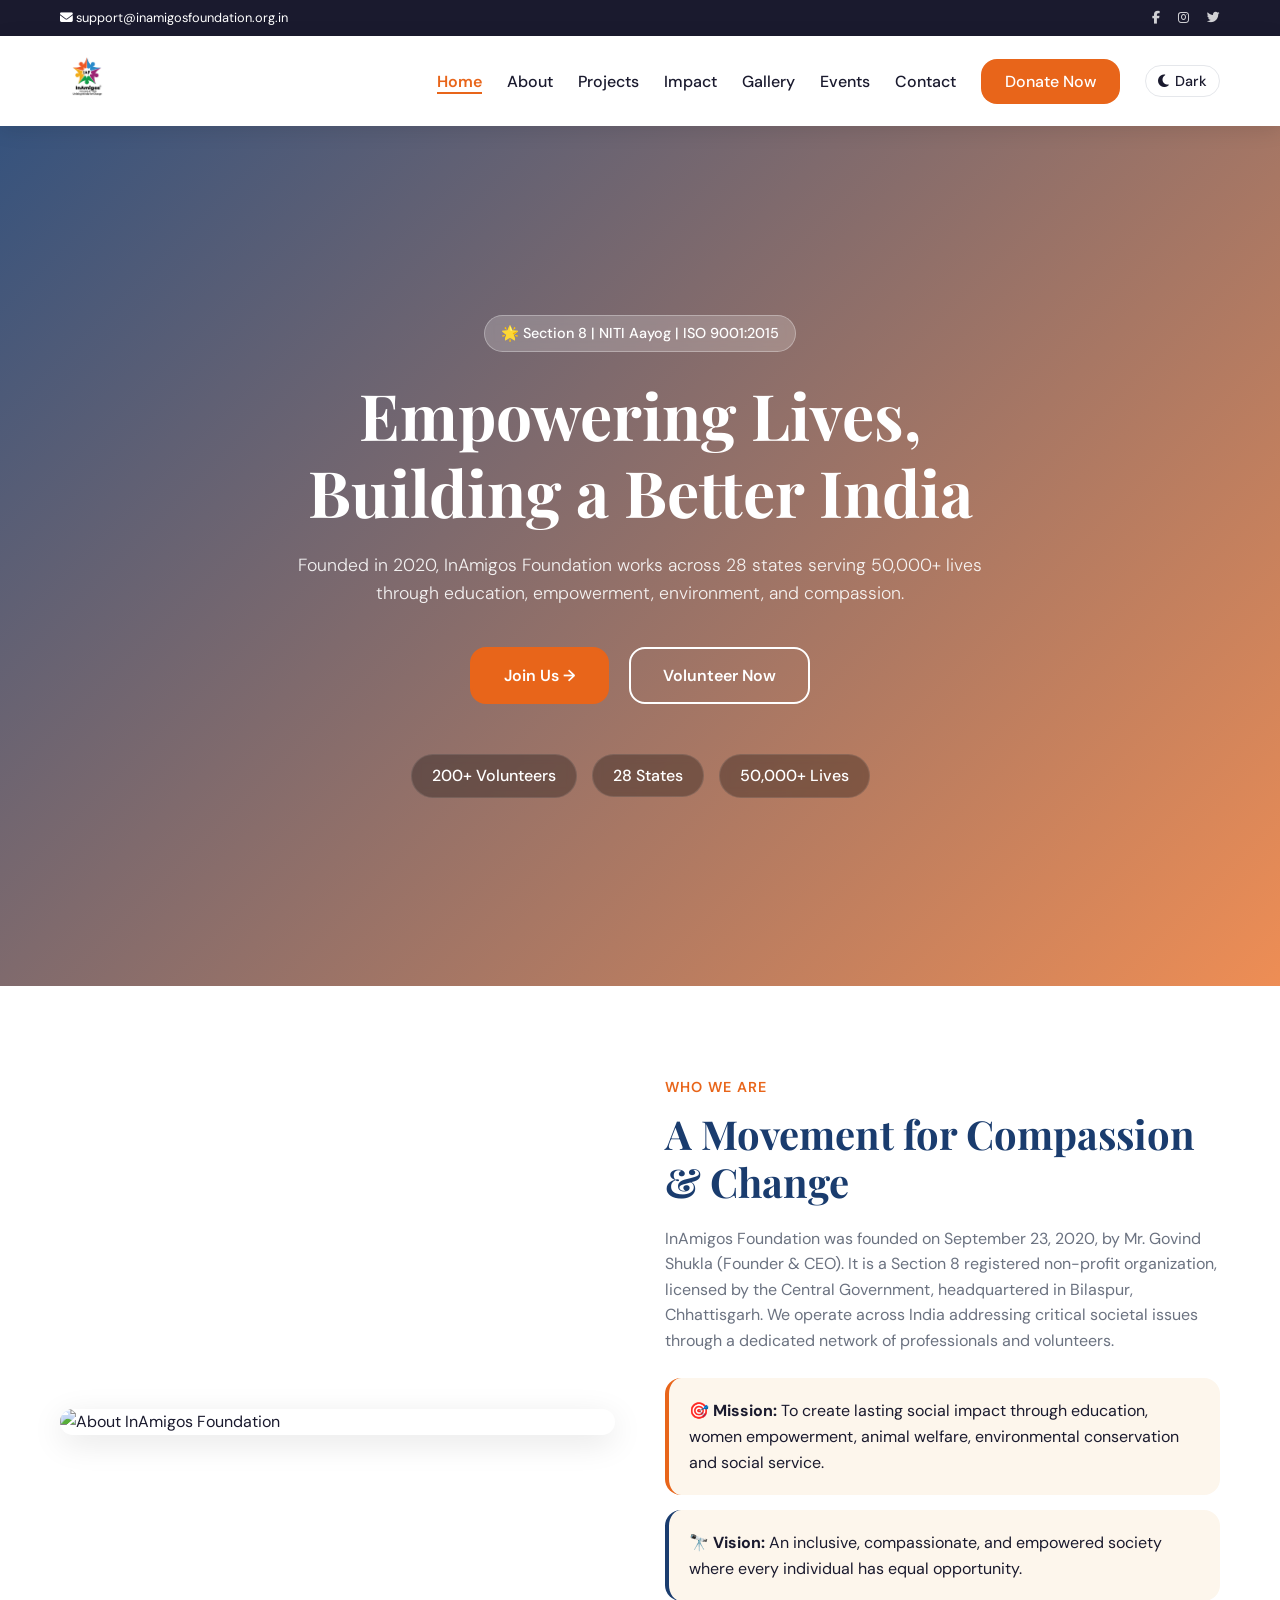
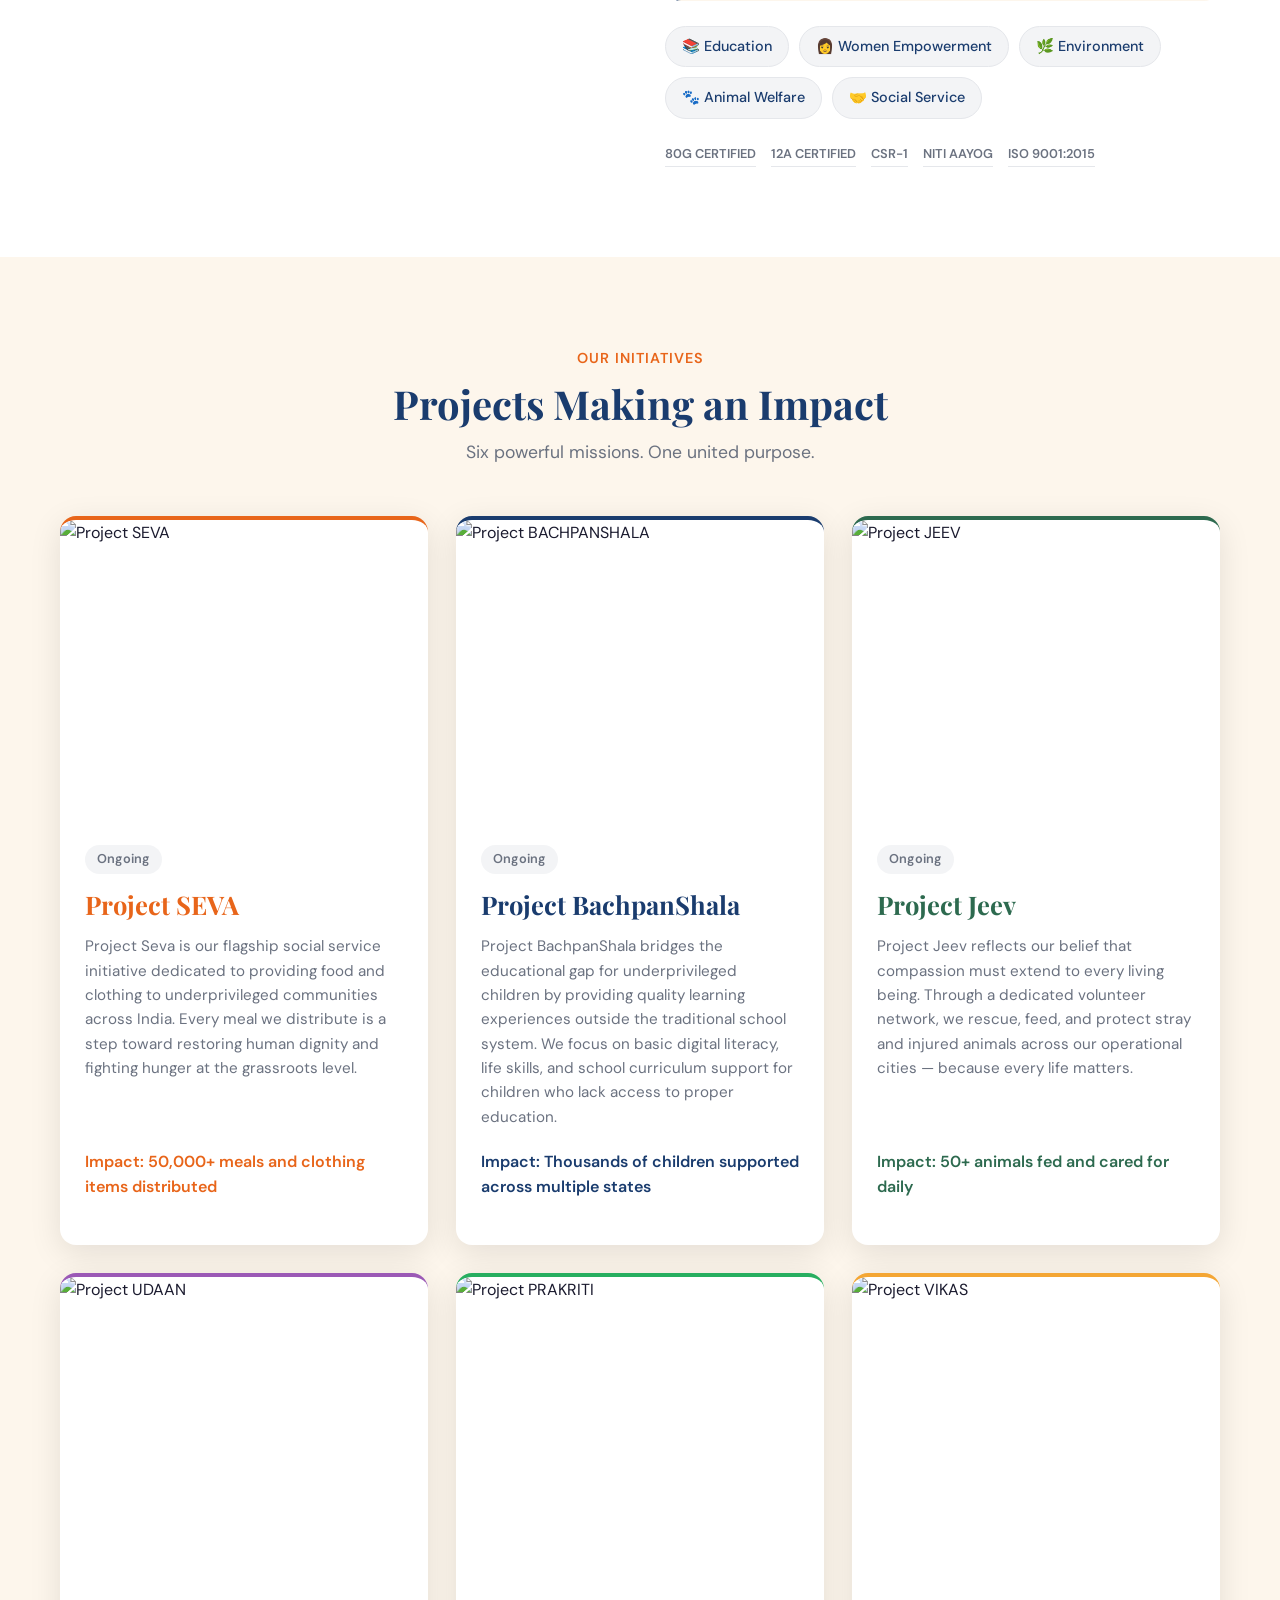
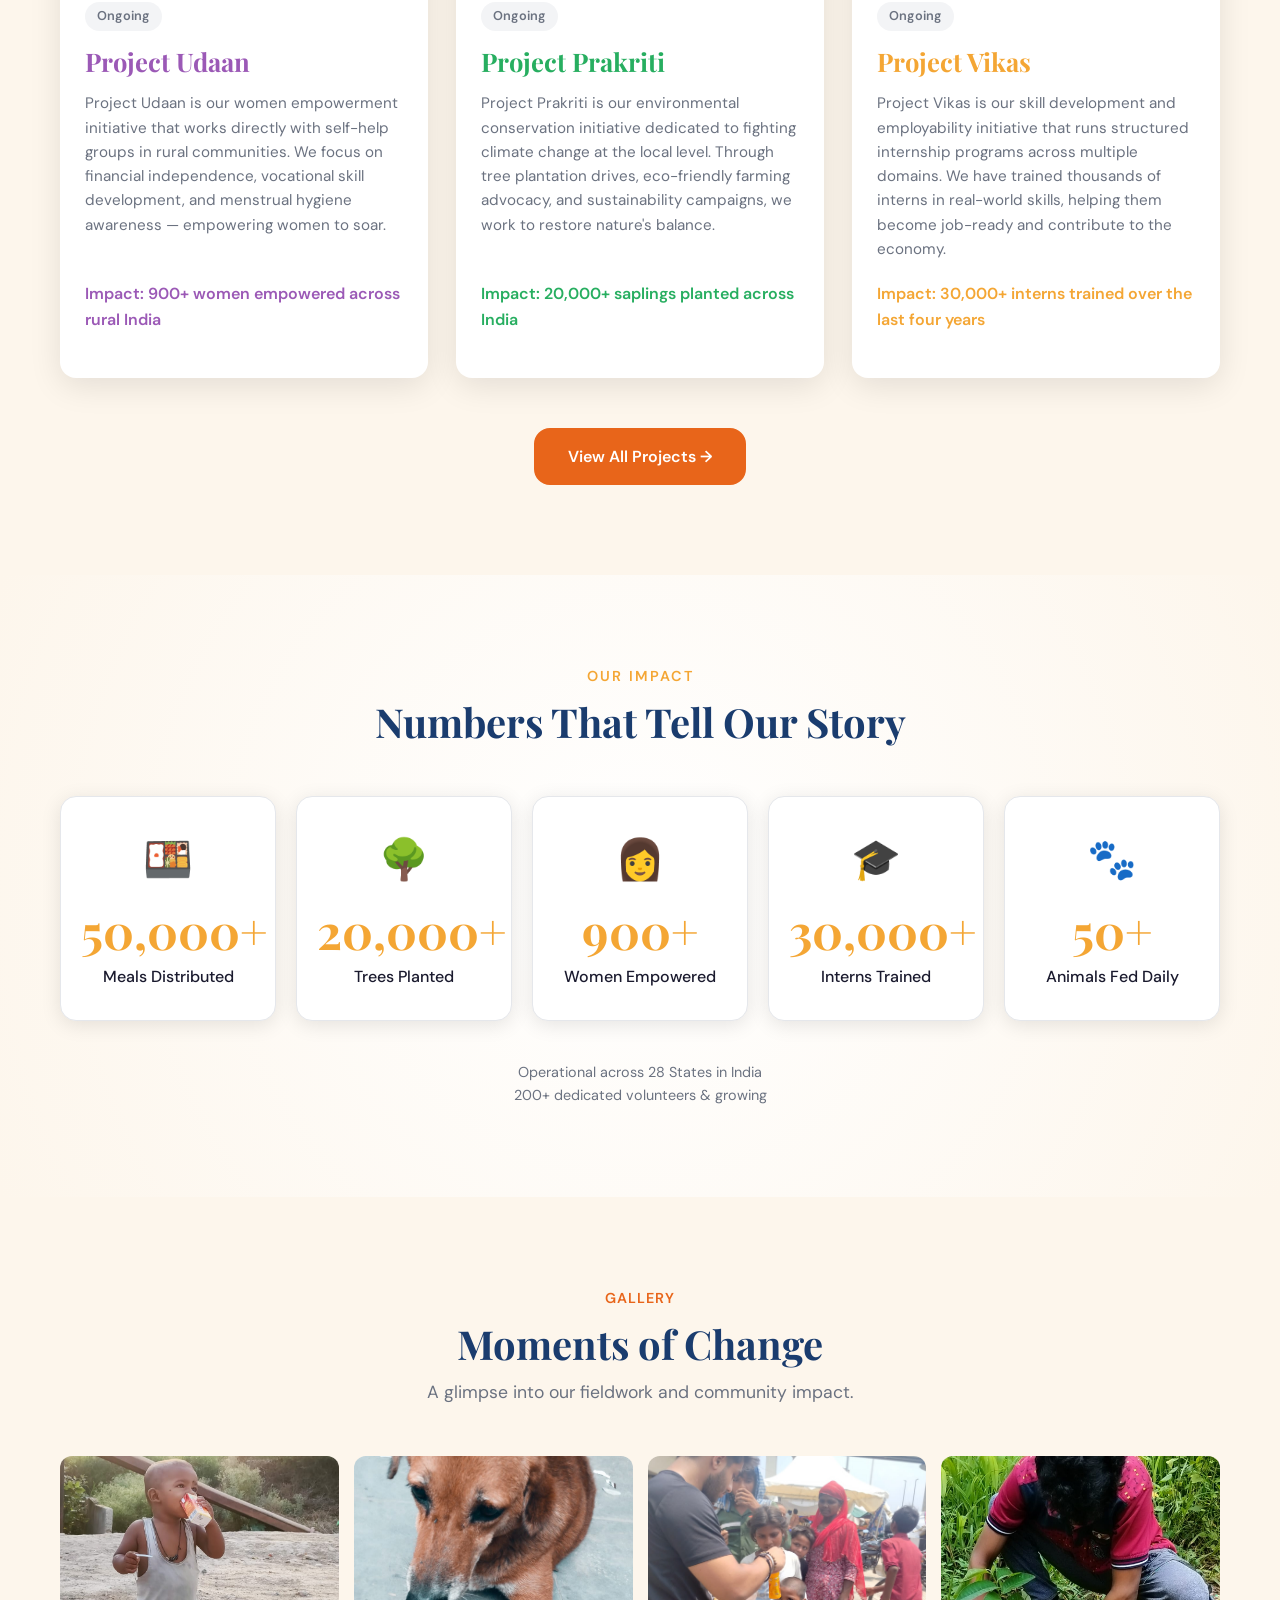
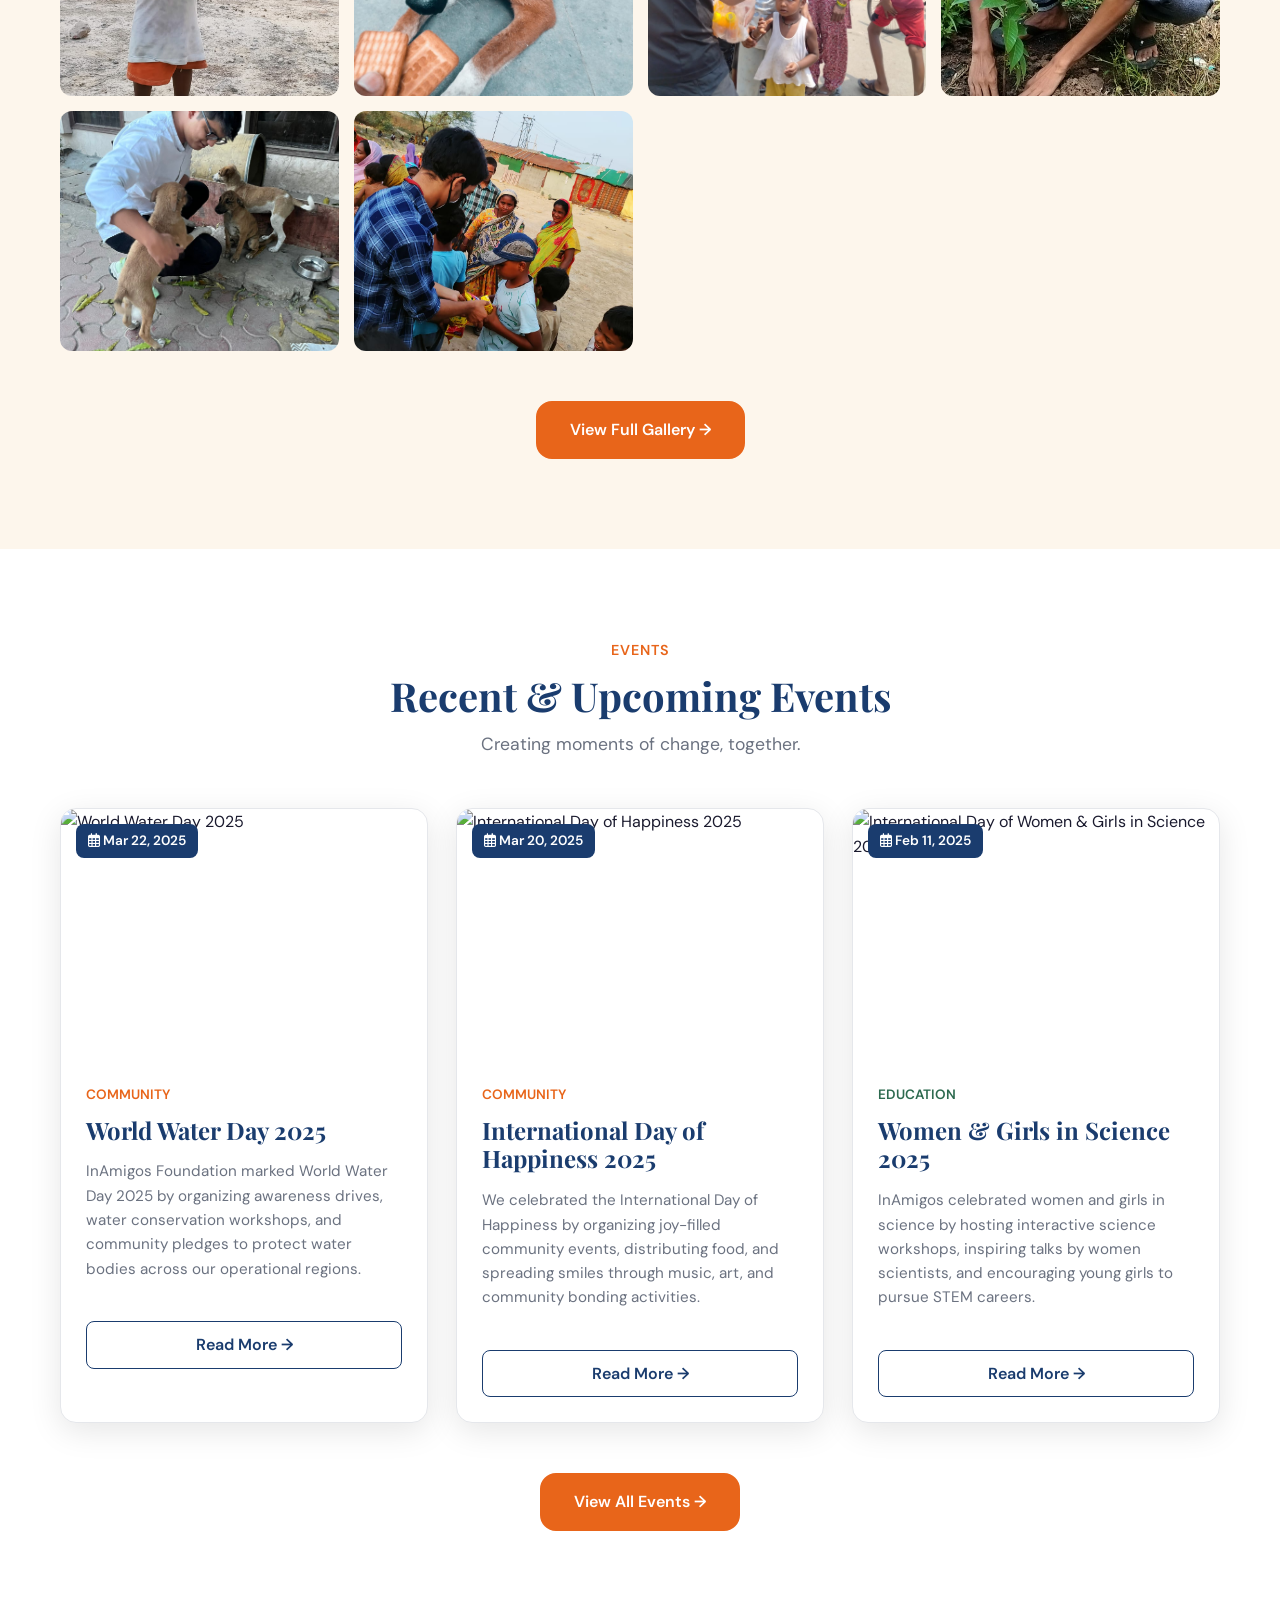
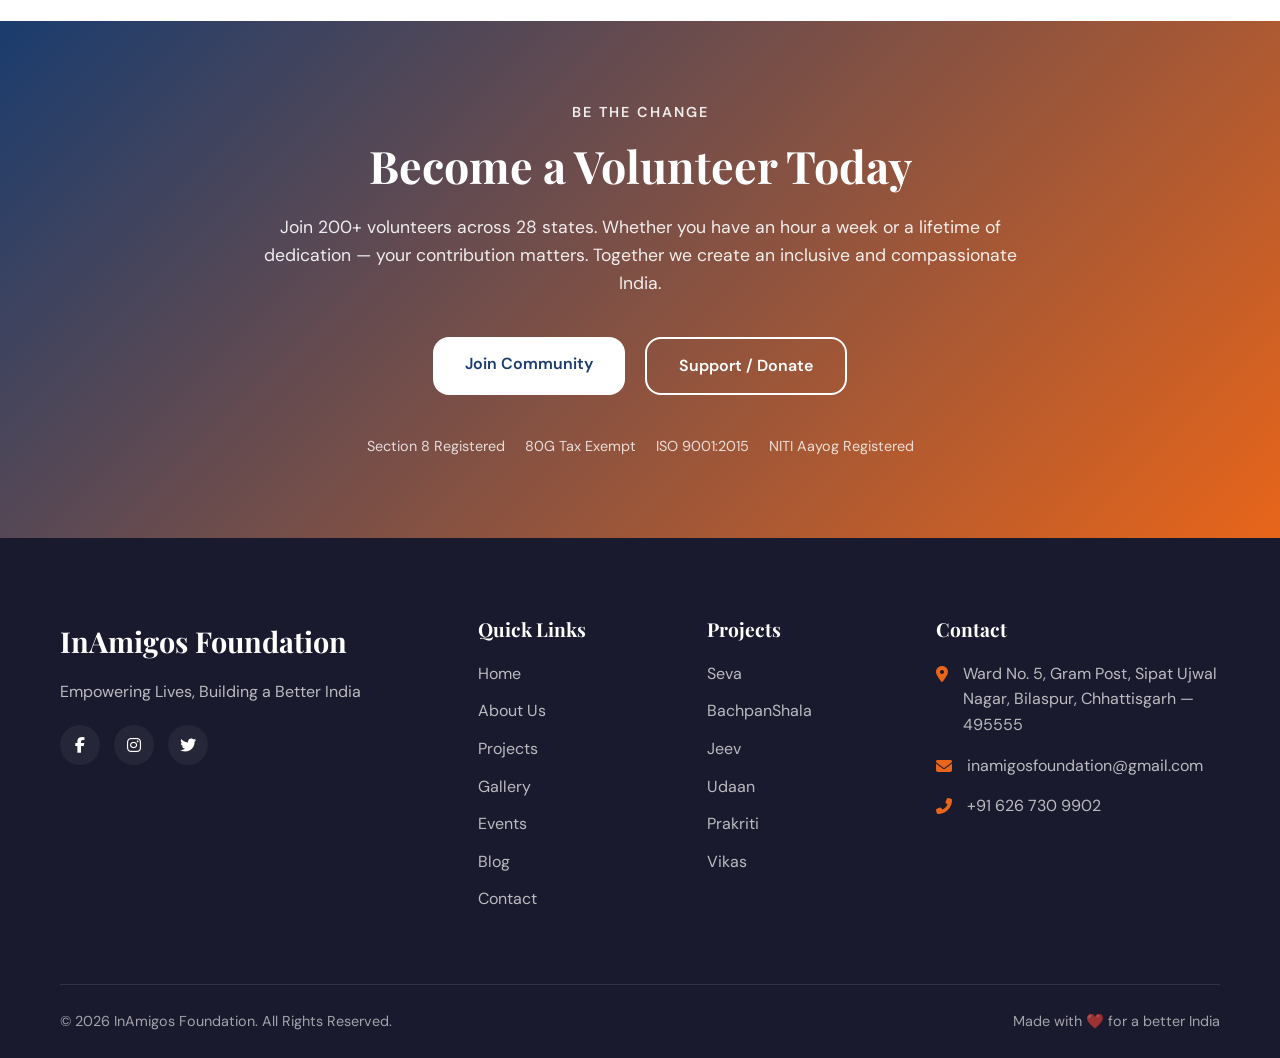
==== commit 1c7c374d: "Fix bugs: logo, events details, footer year, trust icons" ====
--- a/index.html
+++ b/index.html
@@ -31,8 +31,8 @@
     <!-- 2. STICKY NAVIGATION BAR -->
     <header class="navbar">
         <div class="nav-container">
-            <a href="index.html" class="logo">
-                InAmigos Foundation <span class="heart">♥</span>
+            <a href="index.html" class="logo" style="display: flex; align-items: center;">
+                <img src="images/logo.png" alt="InAmigos Foundation" style="max-height: 60px; width: auto;">
             </a>
             
             <input type="checkbox" id="nav-toggle" class="nav-toggle">
@@ -291,7 +291,7 @@
                 <!-- EVENT 1 -->
                 <div class="event-card">
                     <div class="event-image">
-                        <img src="https://images.unsplash.com/photo-1541252260730-0412e8e2108e?w=800" alt="World Water Day 2025" loading="lazy">
+                        <img src="https://inamigosfoundation.org.in/public/storage/events/1738238109.jpg" alt="World Water Day 2025" loading="lazy">
                         <div class="date-badge"><i class="far fa-calendar-alt"></i> Mar 22, 2025</div>
                     </div>
                     <div class="event-info">
@@ -299,14 +299,14 @@
                         <h2>World Water Day 2025</h2>
                         <p>InAmigos Foundation marked World Water Day 2025 by organizing awareness drives, water conservation workshops, and community pledges to protect water bodies across our operational regions.</p>
                         
-                        <a href="https://forms.gle/AB4c1hLaDDmtrKGU7" target="_blank" class="read-more" style="margin-top:20px;">Read More &rarr;</a>
+                        <a href="https://inamigosfoundation.org.in/event/world-water-day-2025" target="_blank" class="read-more" style="margin-top:20px;">Read More &rarr;</a>
                     </div>
                 </div>
 
                 <!-- EVENT 2 -->
                 <div class="event-card">
                     <div class="event-image">
-                        <img src="https://images.unsplash.com/photo-1531844251246-9a1bfaae09fc?w=800" alt="International Day of Happiness 2025" loading="lazy">
+                        <img src="https://inamigosfoundation.org.in/public/storage/events/1738135259.jpeg" alt="International Day of Happiness 2025" loading="lazy">
                         <div class="date-badge"><i class="far fa-calendar-alt"></i> Mar 20, 2025</div>
                     </div>
                     <div class="event-info">
@@ -314,14 +314,14 @@
                         <h2>International Day of Happiness 2025</h2>
                         <p>We celebrated the International Day of Happiness by organizing joy-filled community events, distributing food, and spreading smiles through music, art, and community bonding activities.</p>
                         
-                        <a href="https://forms.gle/AB4c1hLaDDmtrKGU7" target="_blank" class="read-more" style="margin-top:20px;">Read More &rarr;</a>
+                        <a href="https://inamigosfoundation.org.in/event/international-day-of-happiness-2025" target="_blank" class="read-more" style="margin-top:20px;">Read More &rarr;</a>
                     </div>
                 </div>
 
                 <!-- EVENT 3 -->
                 <div class="event-card">
                     <div class="event-image">
-                        <img src="https://images.unsplash.com/photo-1567168544813-cc03465b4fa8?w=800" alt="International Day of Women & Girls in Science 2025" loading="lazy">
+                        <img src="https://inamigosfoundation.org.in/public/storage/events/1738134836.jpeg" alt="International Day of Women & Girls in Science 2025" loading="lazy">
                         <div class="date-badge"><i class="far fa-calendar-alt"></i> Feb 11, 2025</div>
                     </div>
                     <div class="event-info">
@@ -329,7 +329,7 @@
                         <h2>Women & Girls in Science 2025</h2>
                         <p>InAmigos celebrated women and girls in science by hosting interactive science workshops, inspiring talks by women scientists, and encouraging young girls to pursue STEM careers.</p>
                         
-                        <a href="https://forms.gle/AB4c1hLaDDmtrKGU7" target="_blank" class="read-more" style="margin-top:20px;">Read More &rarr;</a>
+                        <a href="https://inamigosfoundation.org.in/event/international-day-women-girls-science-2025" target="_blank" class="read-more" style="margin-top:20px;">Read More &rarr;</a>
                     </div>
                 </div>
 
@@ -352,10 +352,10 @@
                 <a href="https://rzp.io/l/kWQ87HP" target="_blank" class="btn-cta-outline">Support / Donate</a>
             </div>
             <div class="trust-icons">
-                <span>✅ Section 8 Registered</span>
-                <span>✅ 80G Tax Exempt</span>
-                <span>✅ ISO 9001:2015</span>
-                <span>✅ NITI Aayog Registered</span>
+                <span>Section 8 Registered</span>
+                <span>80G Tax Exempt</span>
+                <span>ISO 9001:2015</span>
+                <span>NITI Aayog Registered</span>
             </div>
         </div>
     </section>
@@ -411,7 +411,7 @@
             </div>
             
             <div class="footer-bottom">
-                <div class="copyright">&copy; 2024 InAmigos Foundation. All Rights Reserved.</div>
+                <div class="copyright">&copy; 2026 InAmigos Foundation. All Rights Reserved.</div>
                 <div class="made-with">Made with ❤️ for a better India</div>
             </div>
         </div>
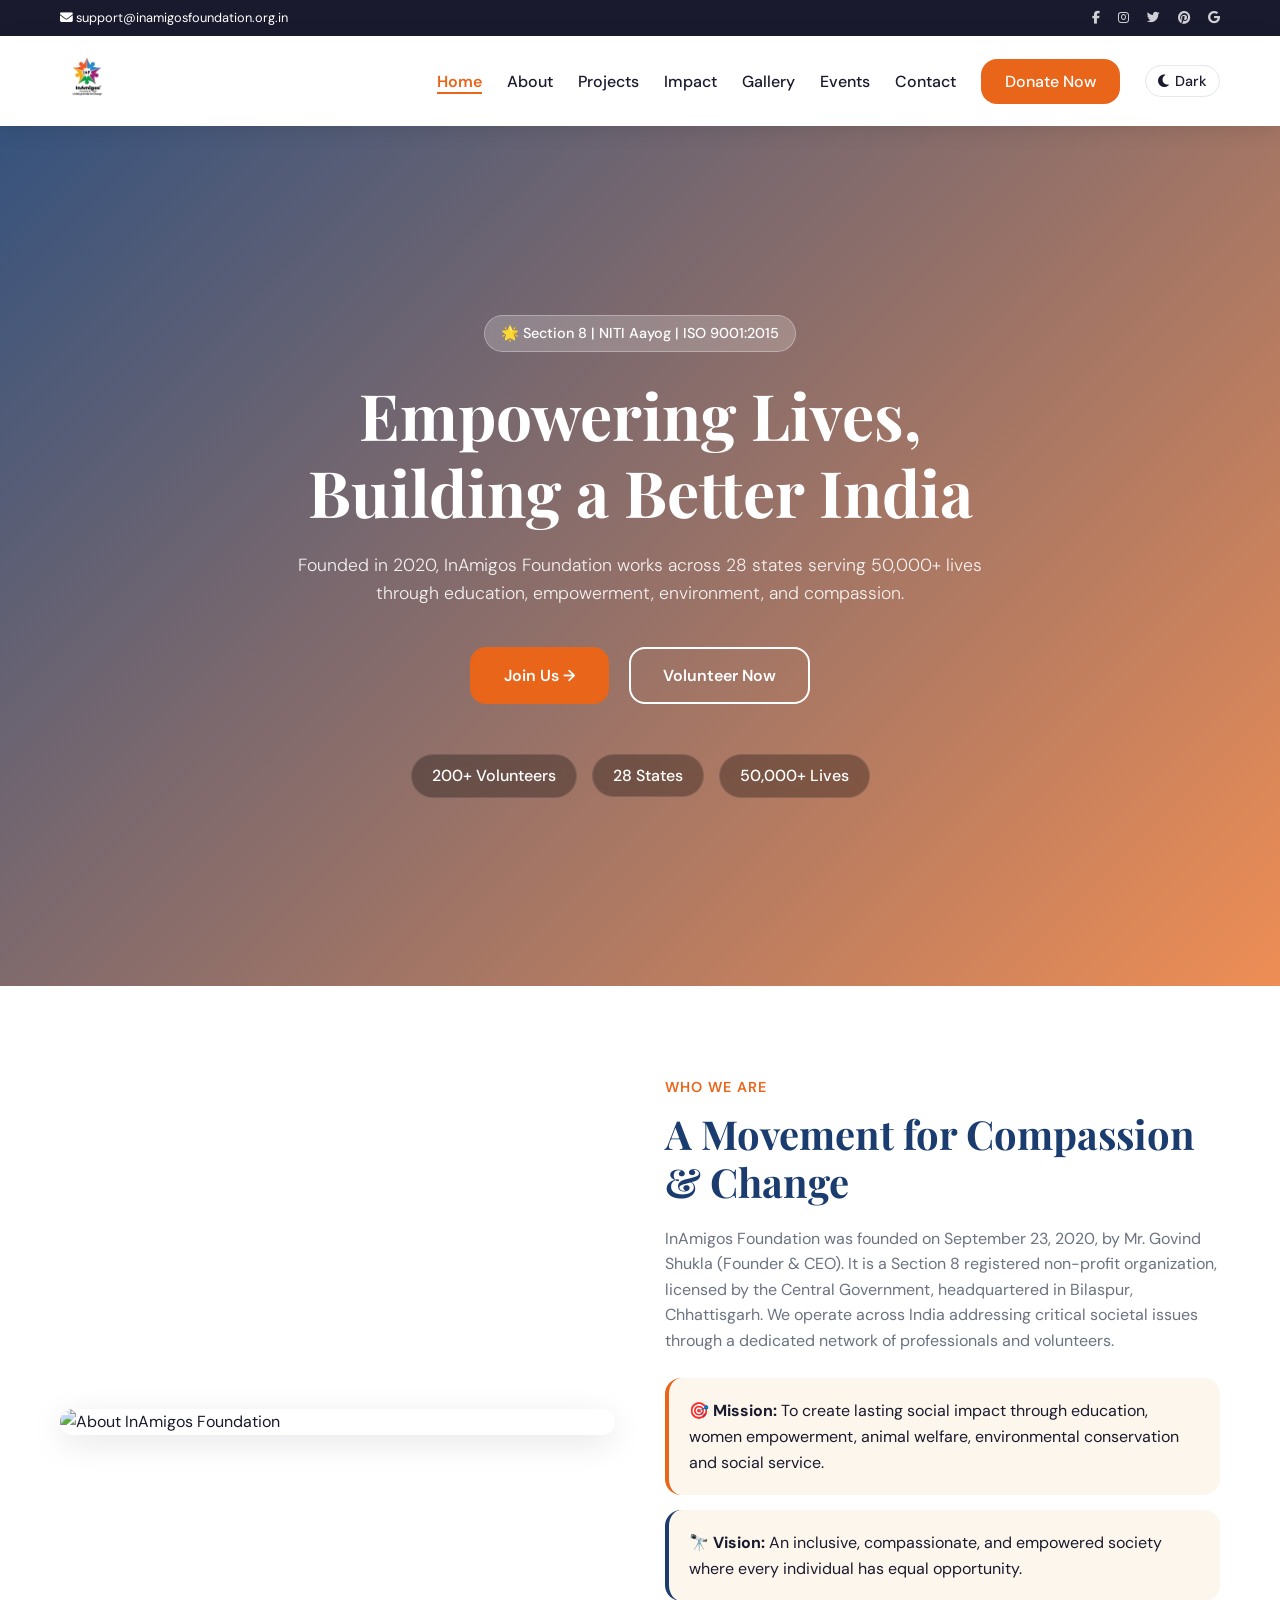
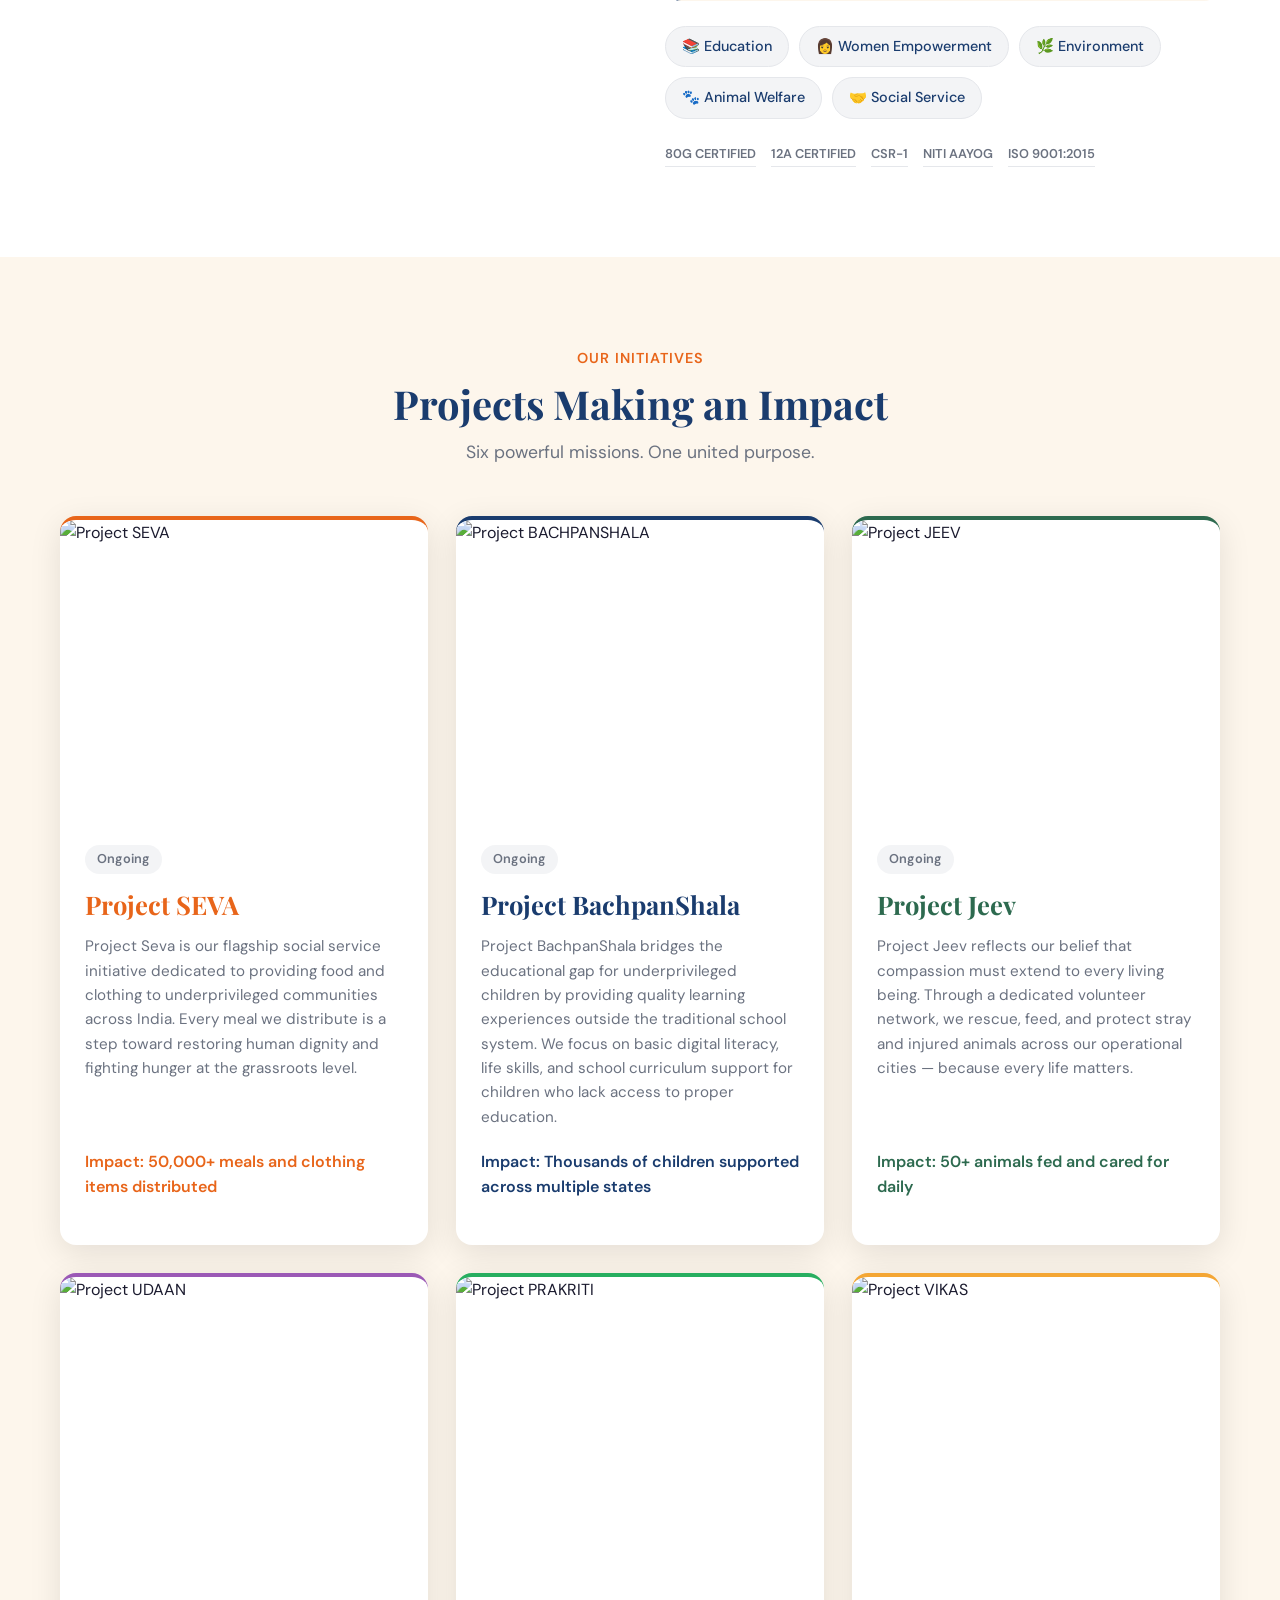
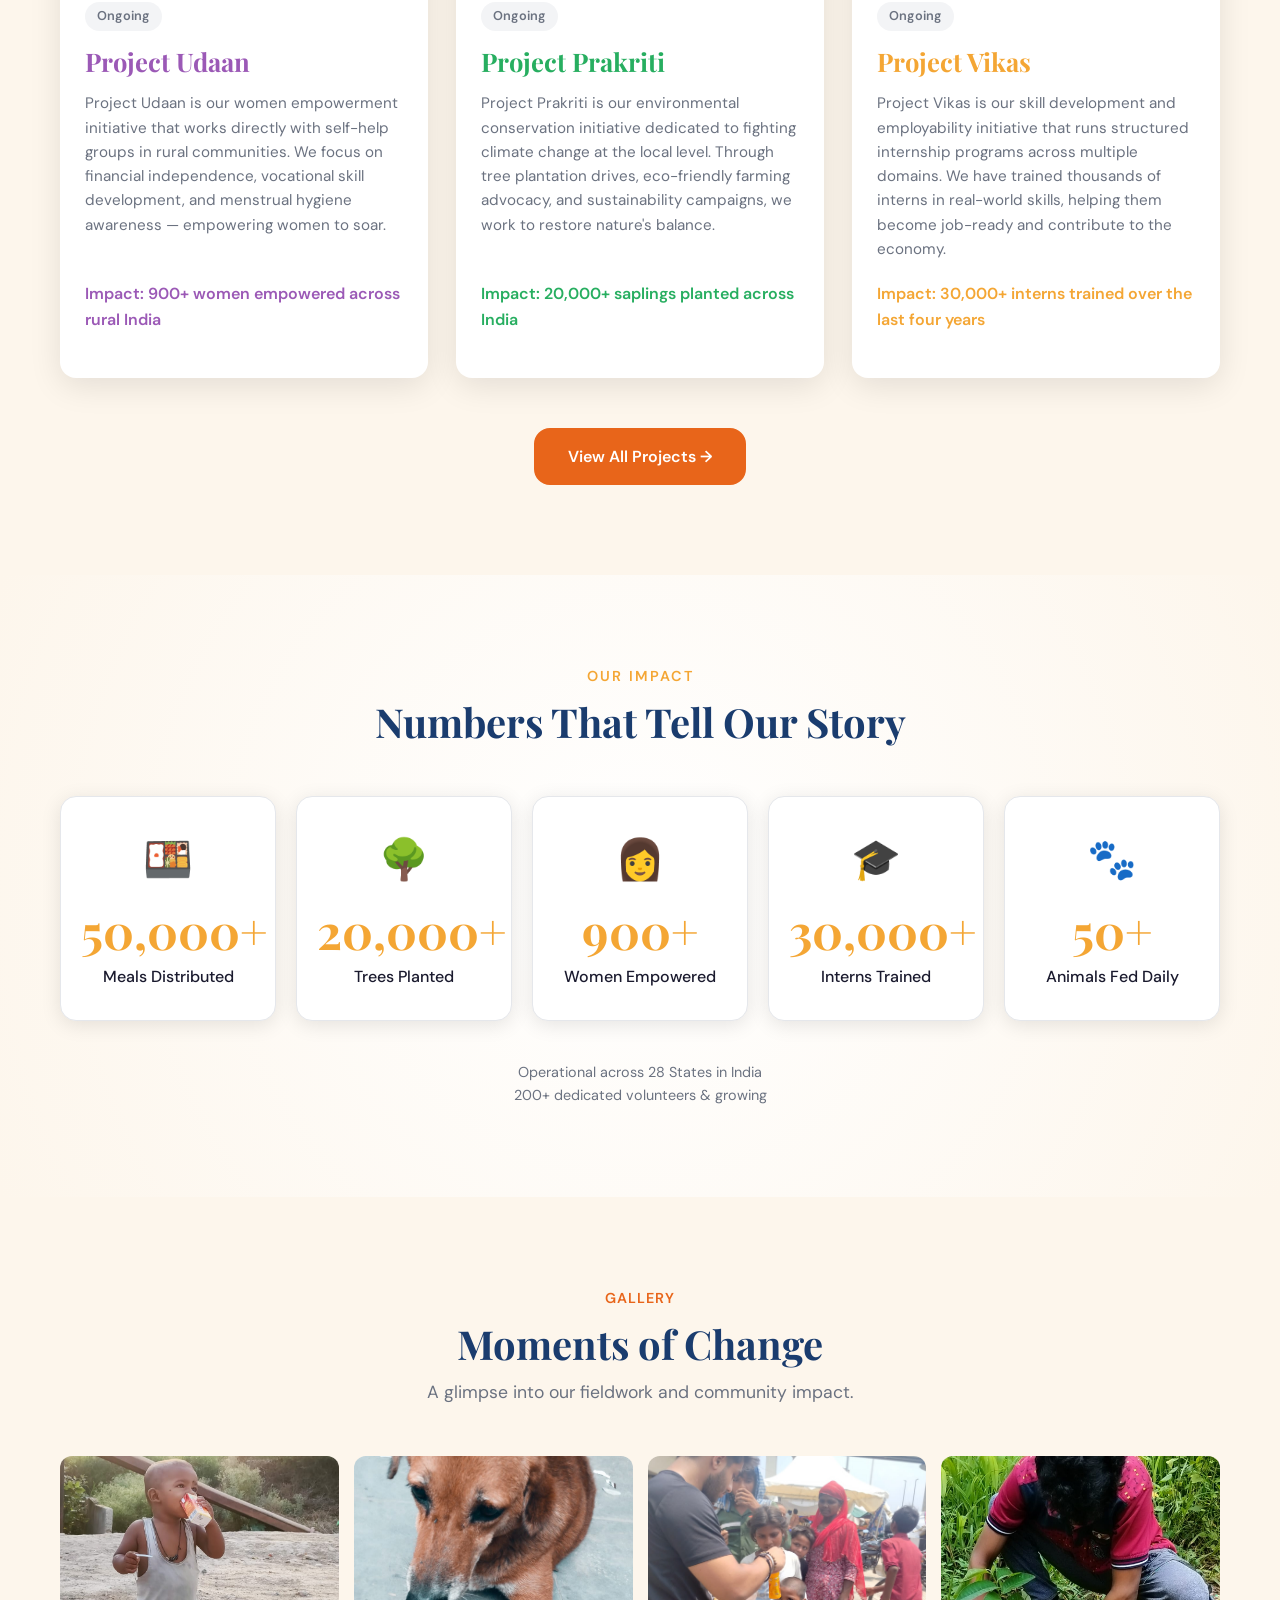
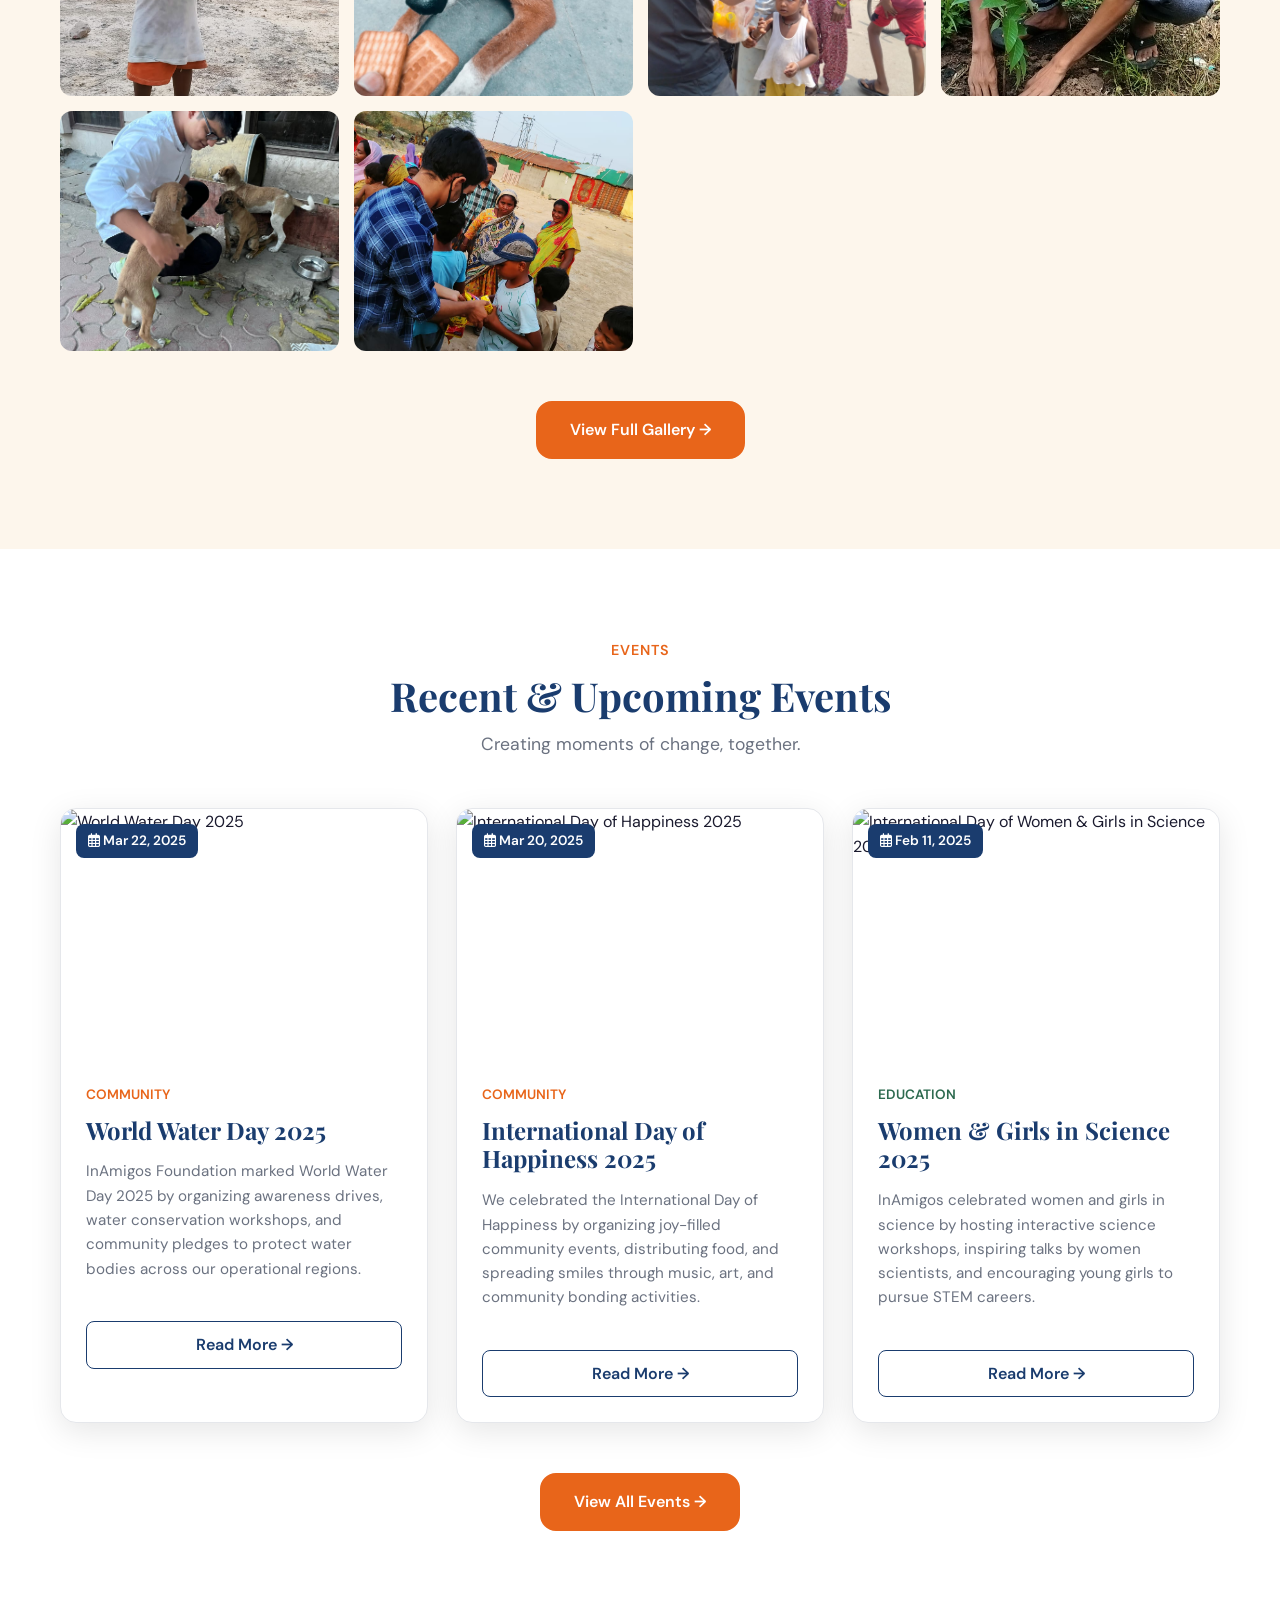
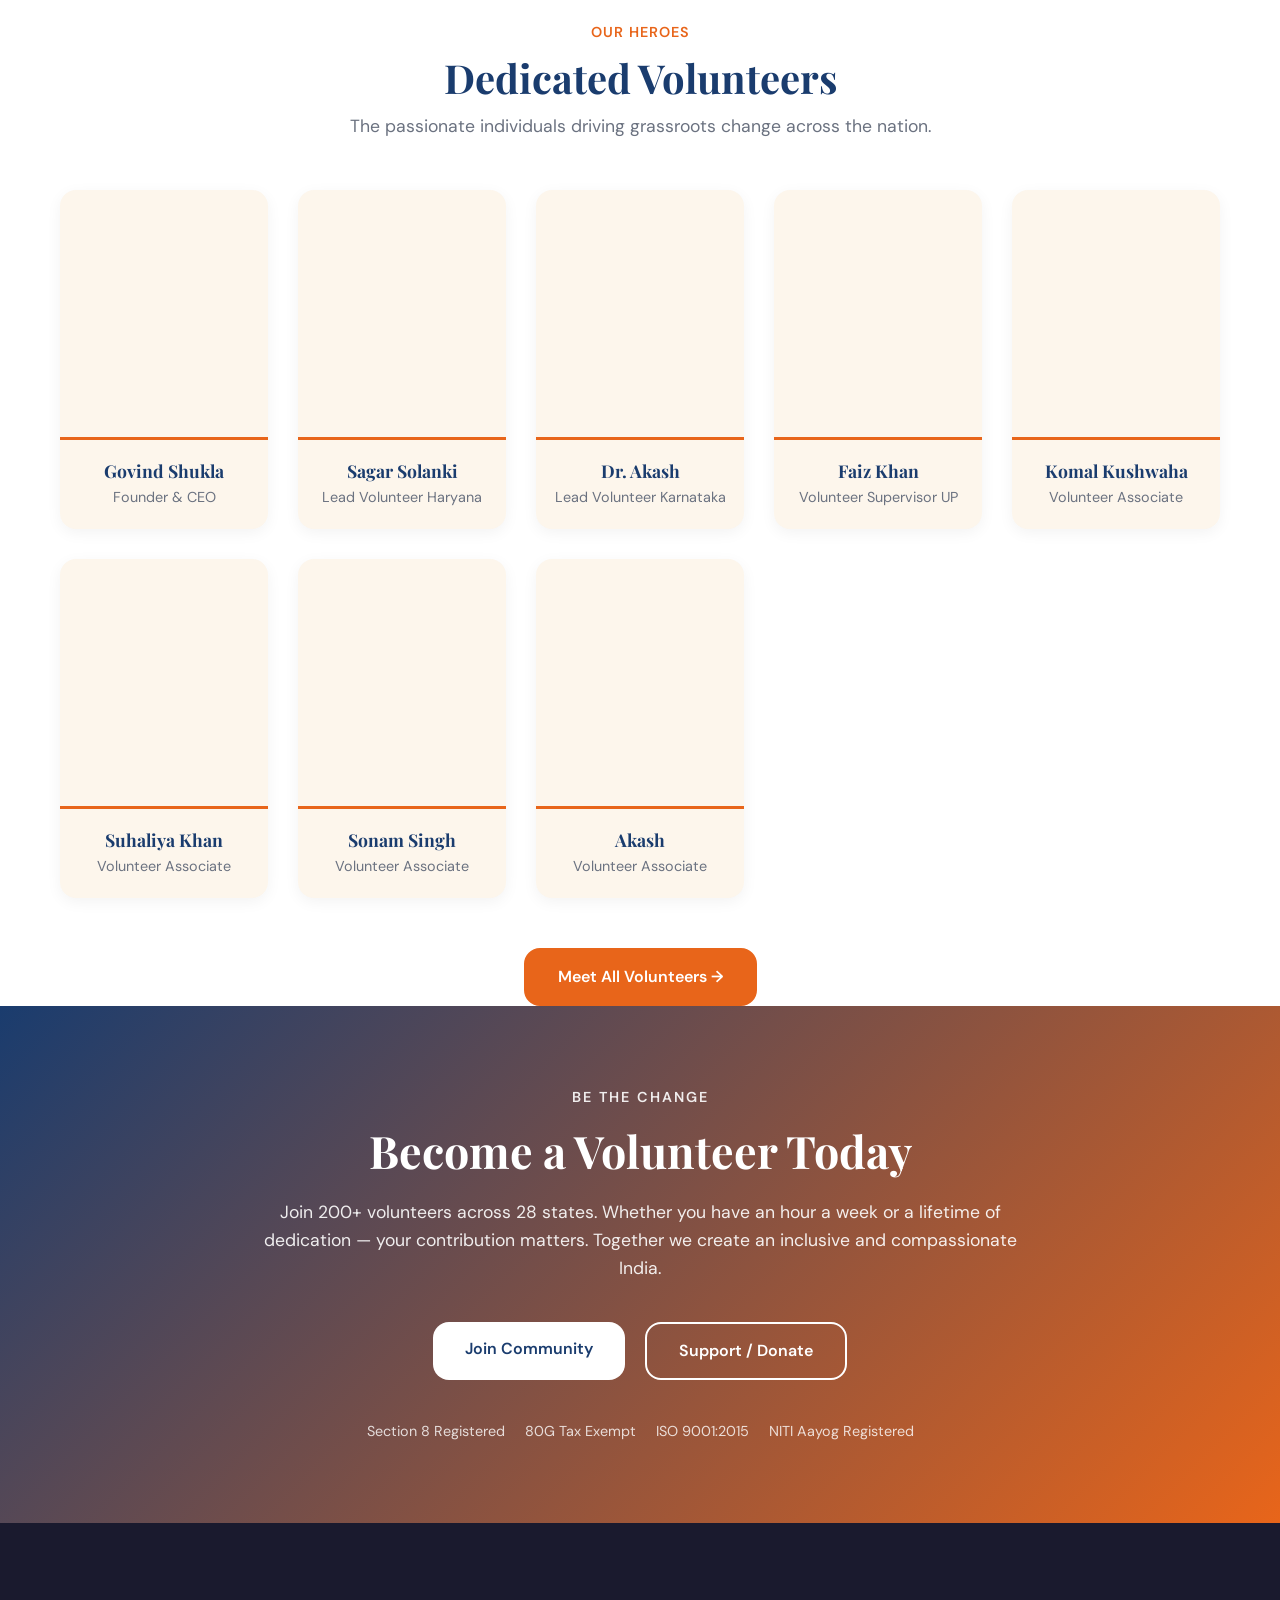
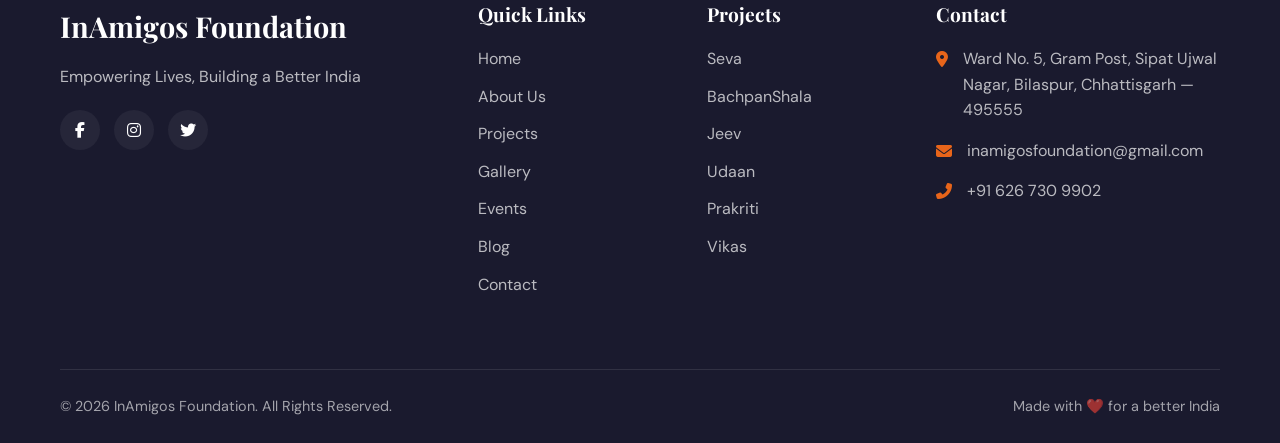
==== commit bdcdff79: "Add volunteers section, social icons, and hover effects" ====
--- a/index.html
+++ b/index.html
@@ -24,6 +24,8 @@
                 <a href="#"><i class="fab fa-facebook-f"></i></a>
                 <a href="#"><i class="fab fa-instagram"></i></a>
                 <a href="#"><i class="fab fa-twitter"></i></a>
+                <a href="#"><i class="fab fa-pinterest"></i></a>
+                <a href="#"><i class="fab fa-google"></i></a>
             </div>
         </div>
     </div>
@@ -337,6 +339,87 @@
             
             <div style="text-align: center; margin-top: 50px;">
                 <a href="events.html" class="btn-primary">View All Events &rarr;</a>
+            </div>
+        </div>
+    </section>
+
+    <!-- VOLUNTEERS SECTION -->
+    <section id="volunteers" class="volunteers" style="background-color: var(--bg-secondary);">
+        <div class="container">
+            <div class="section-header">
+                <span class="section-label" style="text-align: center; display: block; color: var(--accent);">OUR HEROES</span>
+                <h2>Dedicated Volunteers</h2>
+                <p>The passionate individuals driving grassroots change across the nation.</p>
+            </div>
+            
+            <div class="volunteers-grid">
+                <div class="volunteer-card">
+                    <div class="volunteer-img" style="background-image: url('https://inamigosfoundation.org.in/public/storage/volunteers/1738077757.jpg');"></div>
+                    <div class="volunteer-info">
+                        <h3>Govind Shukla</h3>
+                        <p>Founder &amp; CEO</p>
+                    </div>
+                </div>
+                
+                <div class="volunteer-card">
+                    <div class="volunteer-img" style="background-image: url('https://inamigosfoundation.org.in/public/storage/volunteers/1738079917.jpg');"></div>
+                    <div class="volunteer-info">
+                        <h3>Sagar Solanki</h3>
+                        <p>Lead Volunteer Haryana</p>
+                    </div>
+                </div>
+                
+                <div class="volunteer-card">
+                    <div class="volunteer-img" style="background-image: url('https://inamigosfoundation.org.in/public/storage/volunteers/1738080182.jpg');"></div>
+                    <div class="volunteer-info">
+                        <h3>Dr. Akash</h3>
+                        <p>Lead Volunteer Karnataka</p>
+                    </div>
+                </div>
+                
+                <div class="volunteer-card">
+                    <div class="volunteer-img" style="background-image: url('https://inamigosfoundation.org.in/public/storage/volunteers/1738081237.jpg');"></div>
+                    <div class="volunteer-info">
+                        <h3>Faiz Khan</h3>
+                        <p>Volunteer Supervisor UP</p>
+                    </div>
+                </div>
+
+                <div class="volunteer-card">
+                    <div class="volunteer-img" style="background-image: url('https://inamigosfoundation.org.in/public/storage/volunteers/1738080460.jpg');"></div>
+                    <div class="volunteer-info">
+                        <h3>Komal Kushwaha</h3>
+                        <p>Volunteer Associate</p>
+                    </div>
+                </div>
+
+                <div class="volunteer-card">
+                    <div class="volunteer-img" style="background-image: url('https://inamigosfoundation.org.in/public/storage/volunteers/1738080526.jpg');"></div>
+                    <div class="volunteer-info">
+                        <h3>Suhaliya Khan</h3>
+                        <p>Volunteer Associate</p>
+                    </div>
+                </div>
+
+                <div class="volunteer-card">
+                    <div class="volunteer-img" style="background-image: url('https://inamigosfoundation.org.in/public/storage/volunteers/1738080620.jpg');"></div>
+                    <div class="volunteer-info">
+                        <h3>Sonam Singh</h3>
+                        <p>Volunteer Associate</p>
+                    </div>
+                </div>
+
+                <div class="volunteer-card">
+                    <div class="volunteer-img" style="background-image: url('https://inamigosfoundation.org.in/public/storage/volunteers/1738080678.jpg');"></div>
+                    <div class="volunteer-info">
+                        <h3>Akash</h3>
+                        <p>Volunteer Associate</p>
+                    </div>
+                </div>
+            </div>
+            
+            <div style="text-align: center; margin-top: 50px;">
+                <a href="https://inamigosfoundation.org.in/volunteers" target="_blank" class="btn-primary">Meet All Volunteers &rarr;</a>
             </div>
         </div>
     </section>
--- a/style.css
+++ b/style.css
@@ -1394,3 +1394,80 @@
     animation: spinCarousel 18s linear infinite;
     animation-play-state: running;
 }
+
+/* ==========================================================================
+   ABOUT SECTION HOVER EFFECTS
+   ========================================================================== */
+.mission-box:hover, .vision-box:hover {
+    transform: translateY(-5px);
+    box-shadow: 0 5px 15px rgba(0,0,0,0.1);
+}
+
+.focus-pill {
+    transition: all 0.3s ease;
+}
+.focus-pill:hover {
+    background-color: var(--accent);
+    color: #fff;
+    transform: translateY(-3px);
+    box-shadow: 0 4px 10px rgba(232,101,26,0.2);
+}
+
+.cred-badge {
+    transition: all 0.3s ease;
+}
+.cred-badge:hover {
+    border-color: var(--primary);
+    color: var(--primary);
+    transform: translateY(-3px);
+    box-shadow: 0 4px 10px rgba(26,60,110,0.1);
+}
+
+/* ==========================================================================
+   VOLUNTEERS SECTION
+   ========================================================================== */
+.volunteers-grid {
+    display: grid;
+    grid-template-columns: repeat(auto-fill, minmax(200px, 1fr));
+    gap: 30px;
+    margin-top: 40px;
+}
+
+.volunteer-card {
+    text-align: center;
+    background: var(--bg-primary);
+    border-radius: var(--radius);
+    overflow: hidden;
+    box-shadow: 0 4px 15px rgba(0,0,0,0.05);
+    transition: transform 0.3s ease;
+    padding-bottom: 20px;
+}
+
+.volunteer-card:hover {
+    transform: translateY(-10px);
+}
+
+.volunteer-img {
+    width: 100%;
+    height: 250px;
+    background-size: cover;
+    background-position: center;
+    background-repeat: no-repeat;
+    border-bottom: 3px solid var(--accent);
+}
+
+.volunteer-info {
+    padding: 20px 15px 0;
+}
+
+.volunteer-info h3 {
+    font-size: 1.1rem;
+    color: var(--primary);
+    margin-bottom: 5px;
+}
+
+.volunteer-info p {
+    font-size: 0.9rem;
+    color: var(--text-secondary);
+    margin: 0;
+}
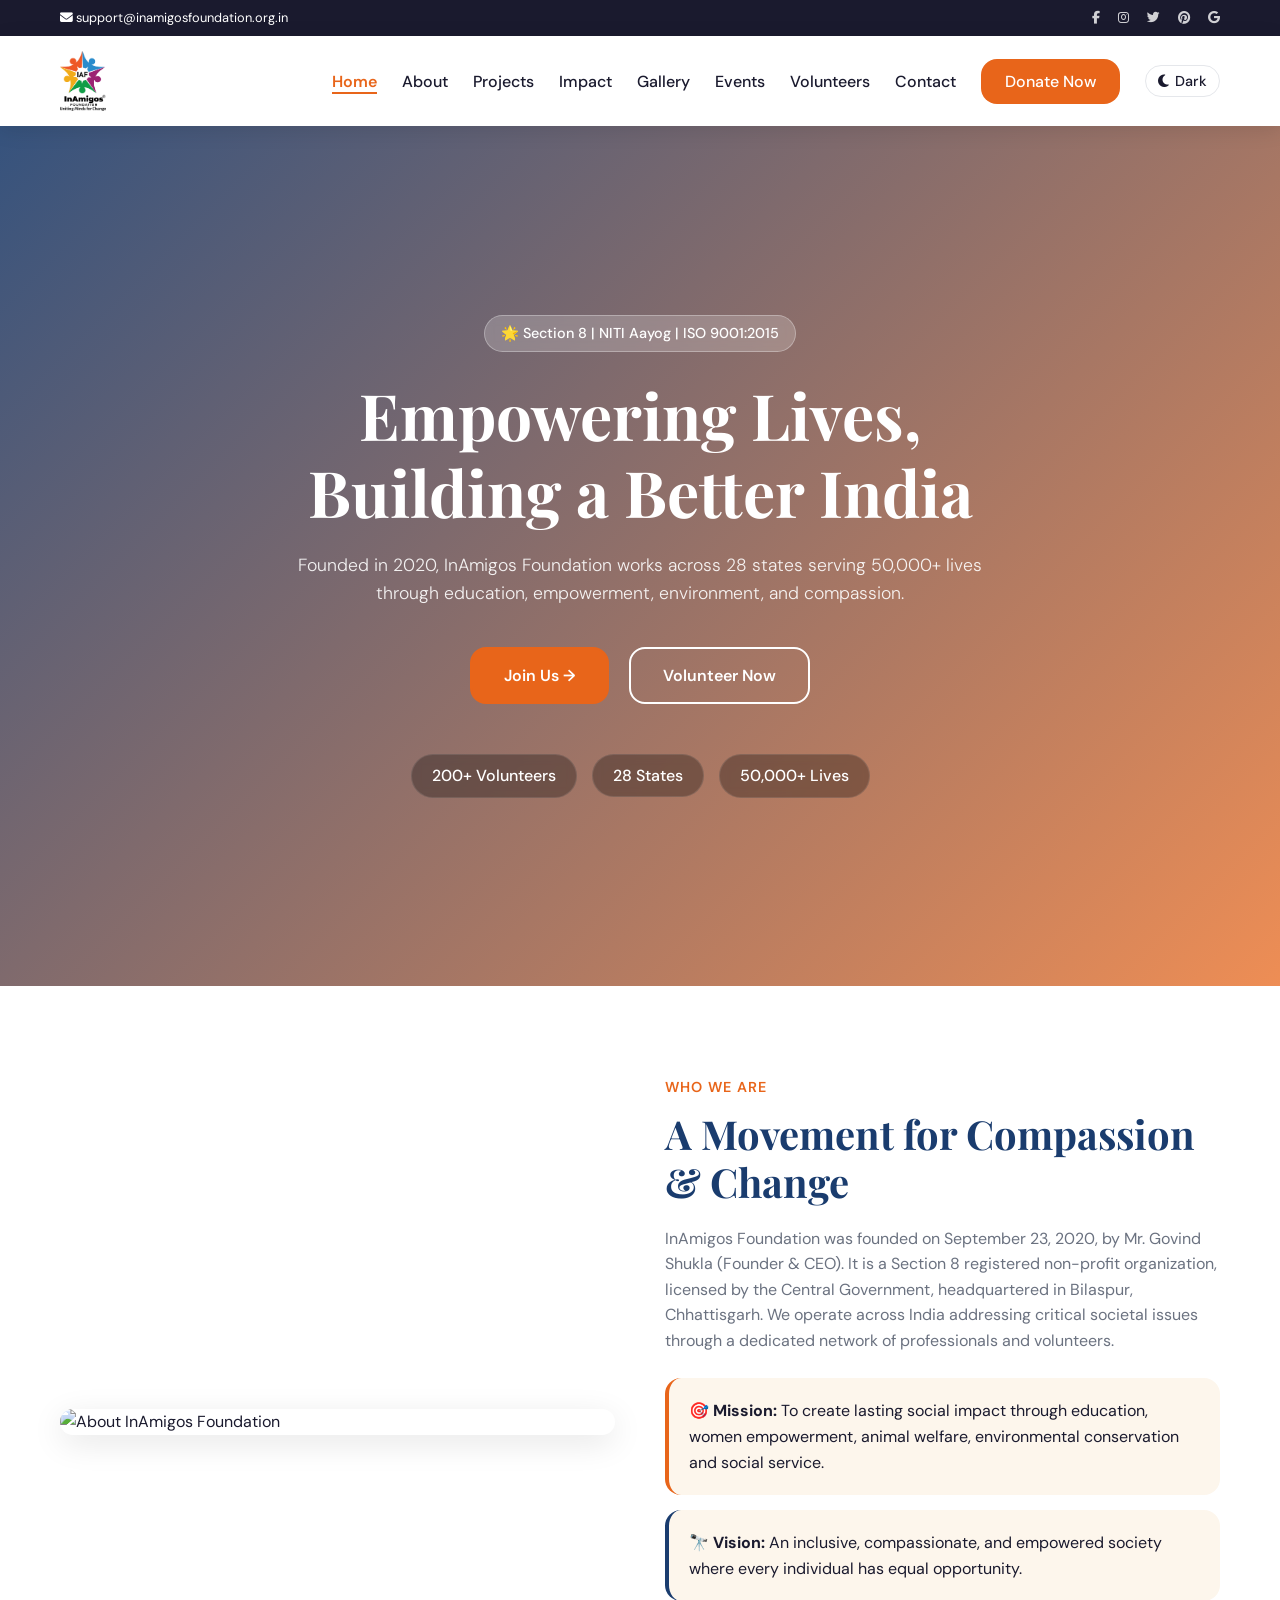
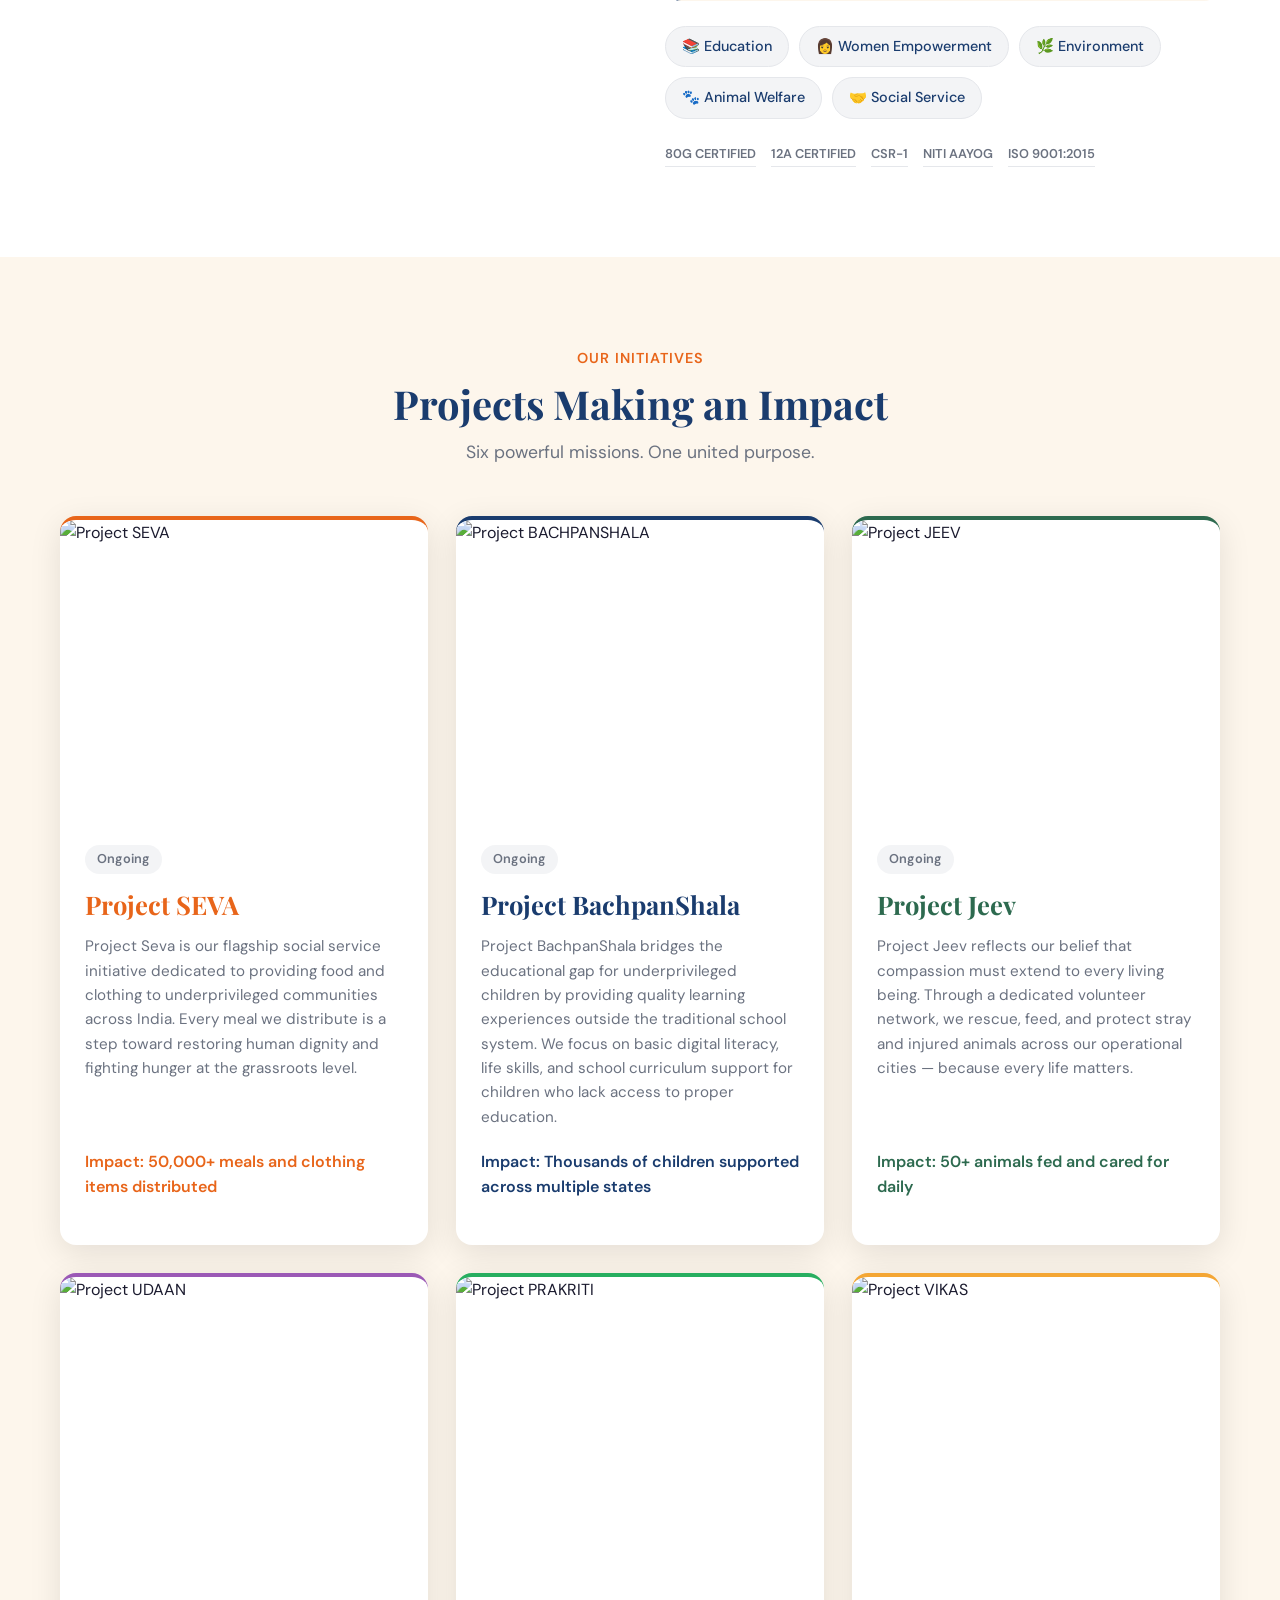
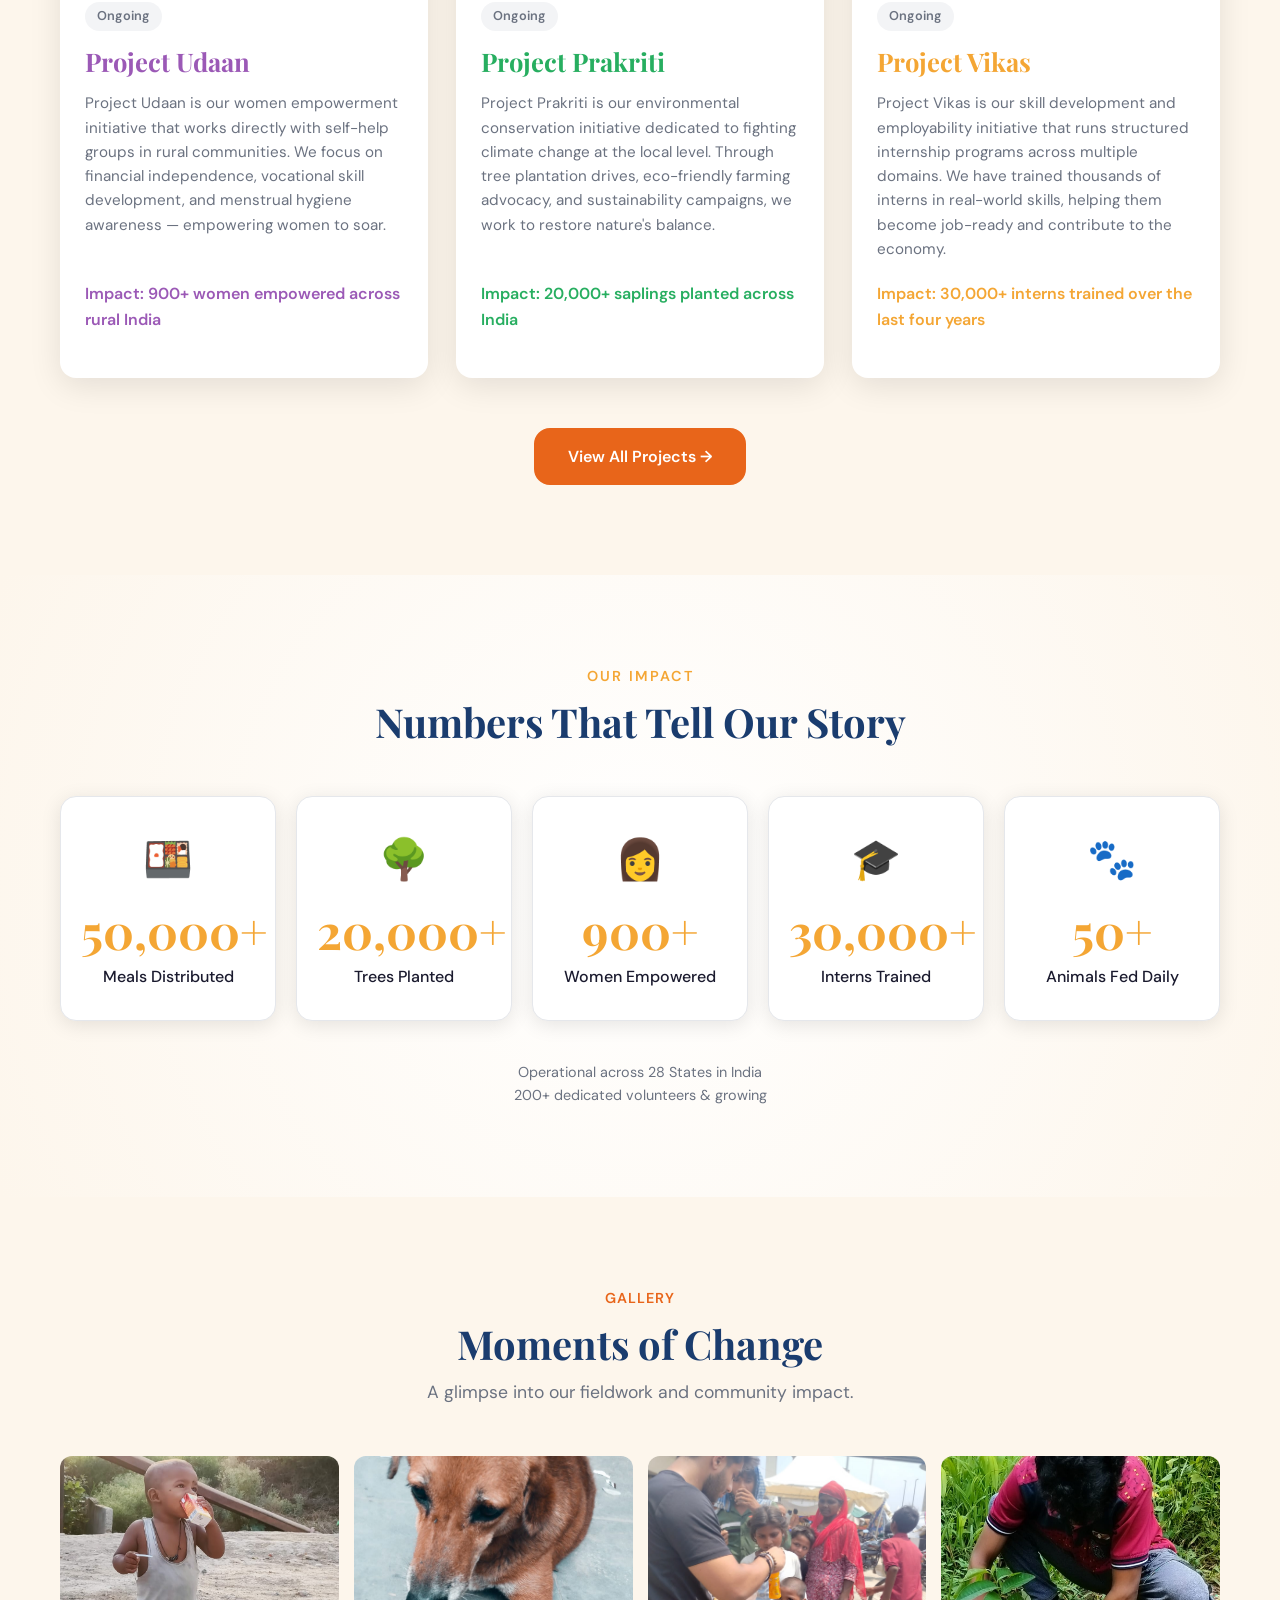
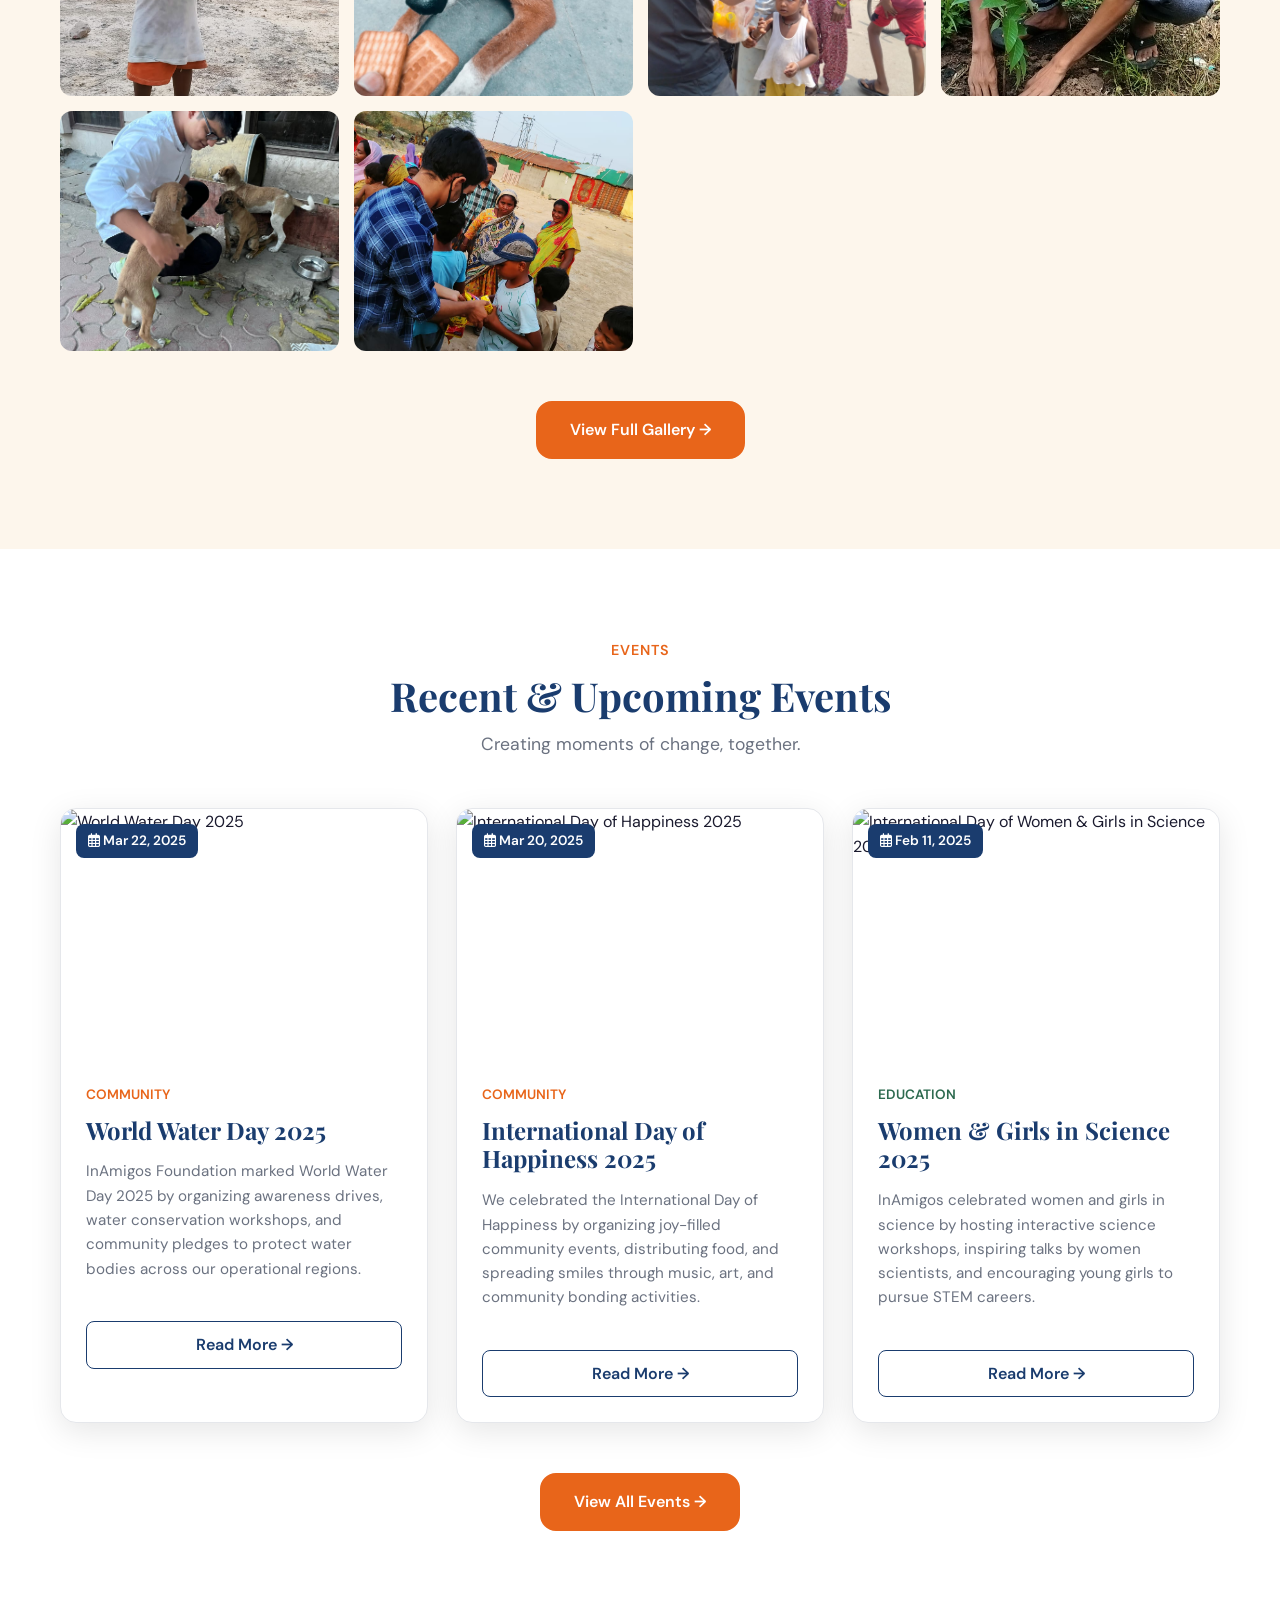
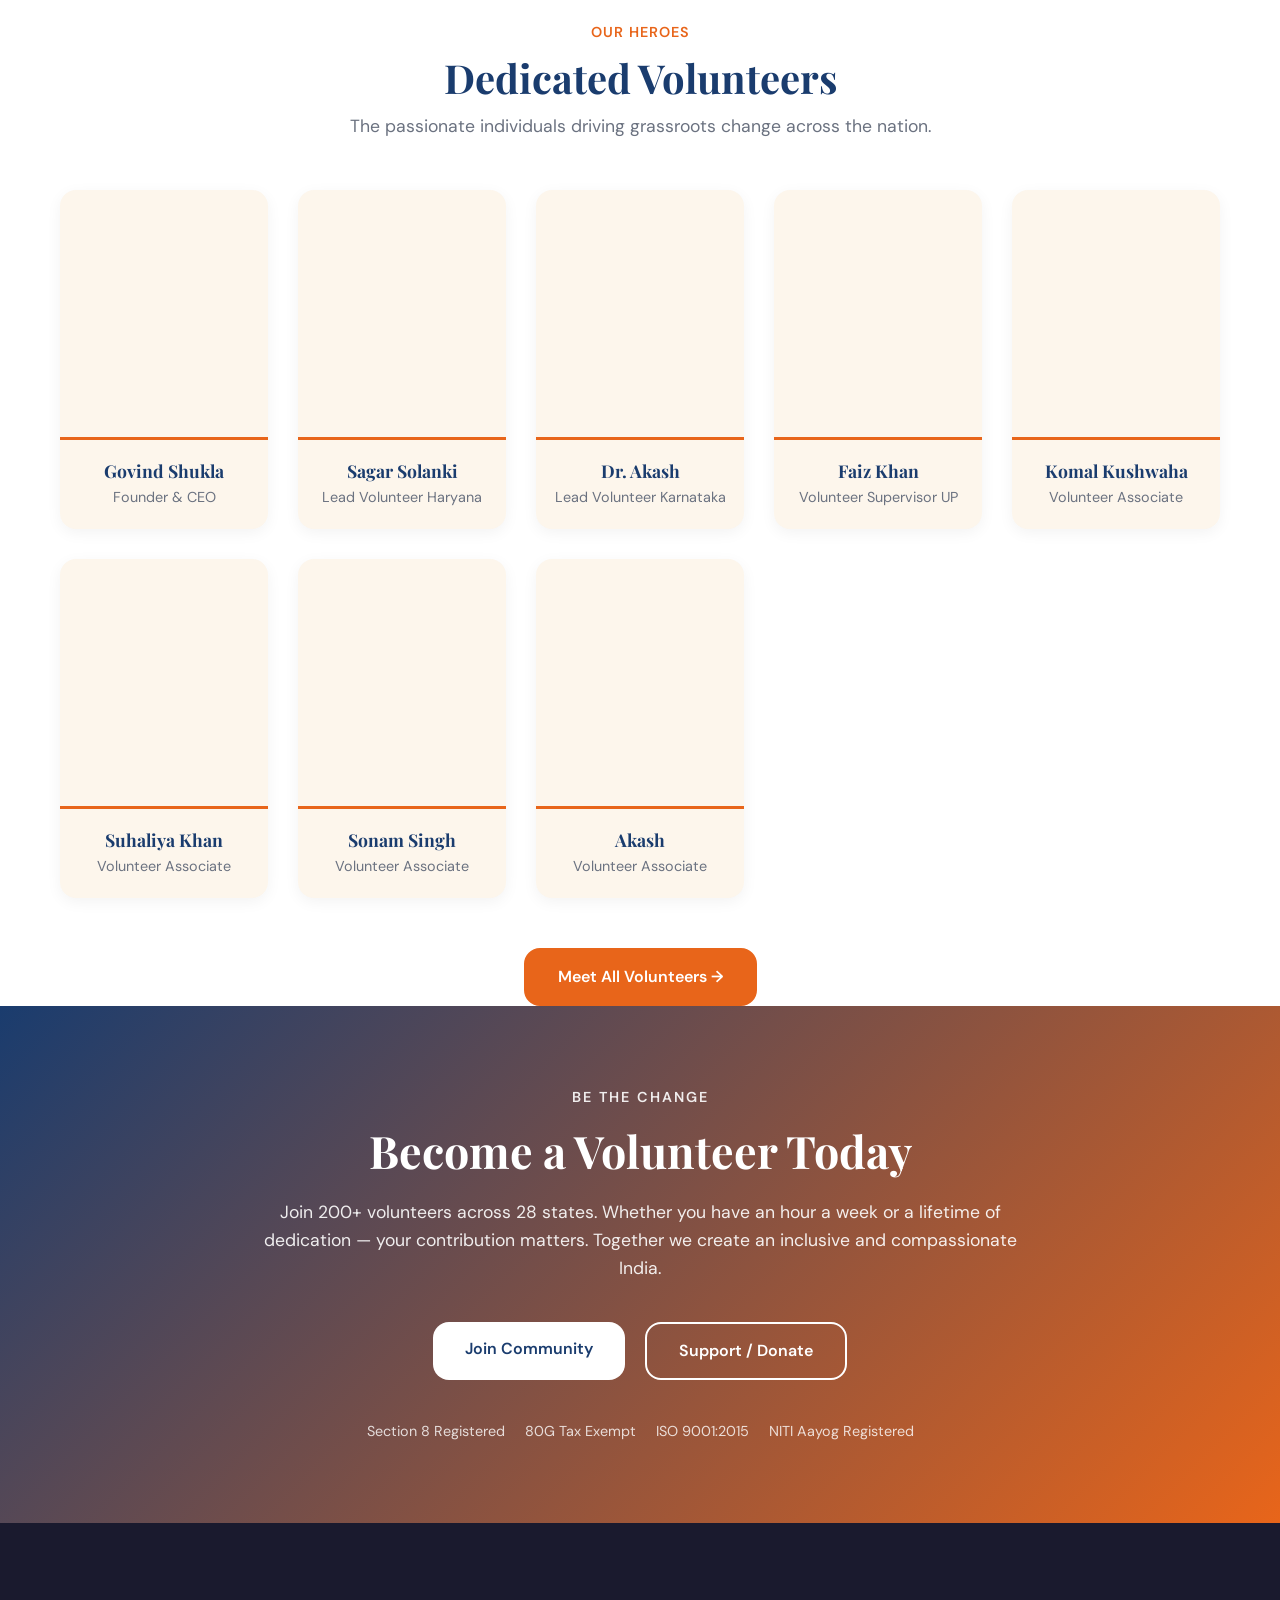
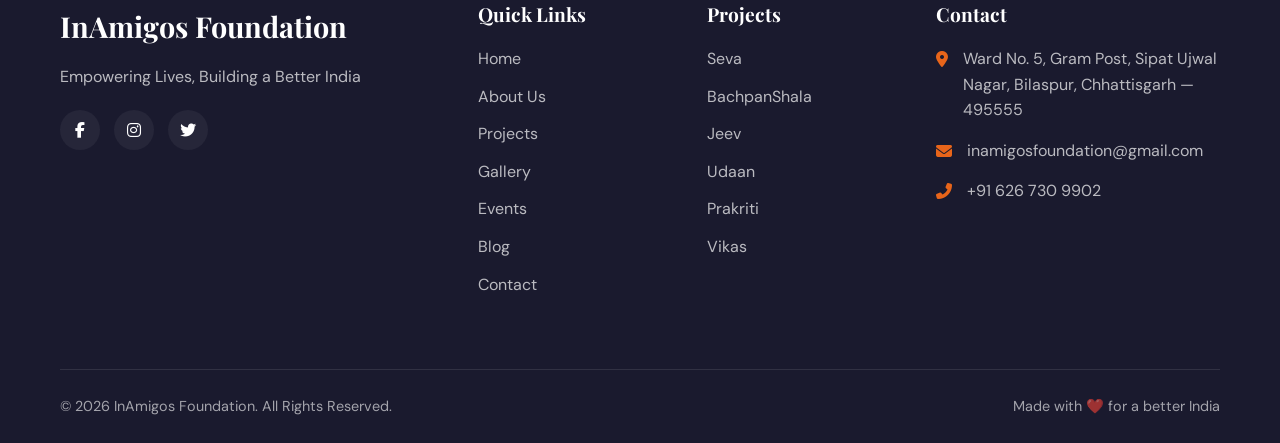
==== commit 7bd07a85: "Add Volunteers link to navbar" ====
--- a/index.html
+++ b/index.html
@@ -50,6 +50,7 @@
                     <li><a href="#impact" class="nav-link">Impact</a></li>
                     <li><a href="#gallery" class="nav-link">Gallery</a></li>
                     <li><a href="#events" class="nav-link">Events</a></li>
+                    <li><a href="#volunteers" class="nav-link">Volunteers</a></li>
                     <li><a href="#contact" class="nav-link">Contact</a></li>
                     <li><a href="https://rzp.io/l/kWQ87HP" target="_blank" class="btn-donate">Donate Now</a></li>
                     <li>
